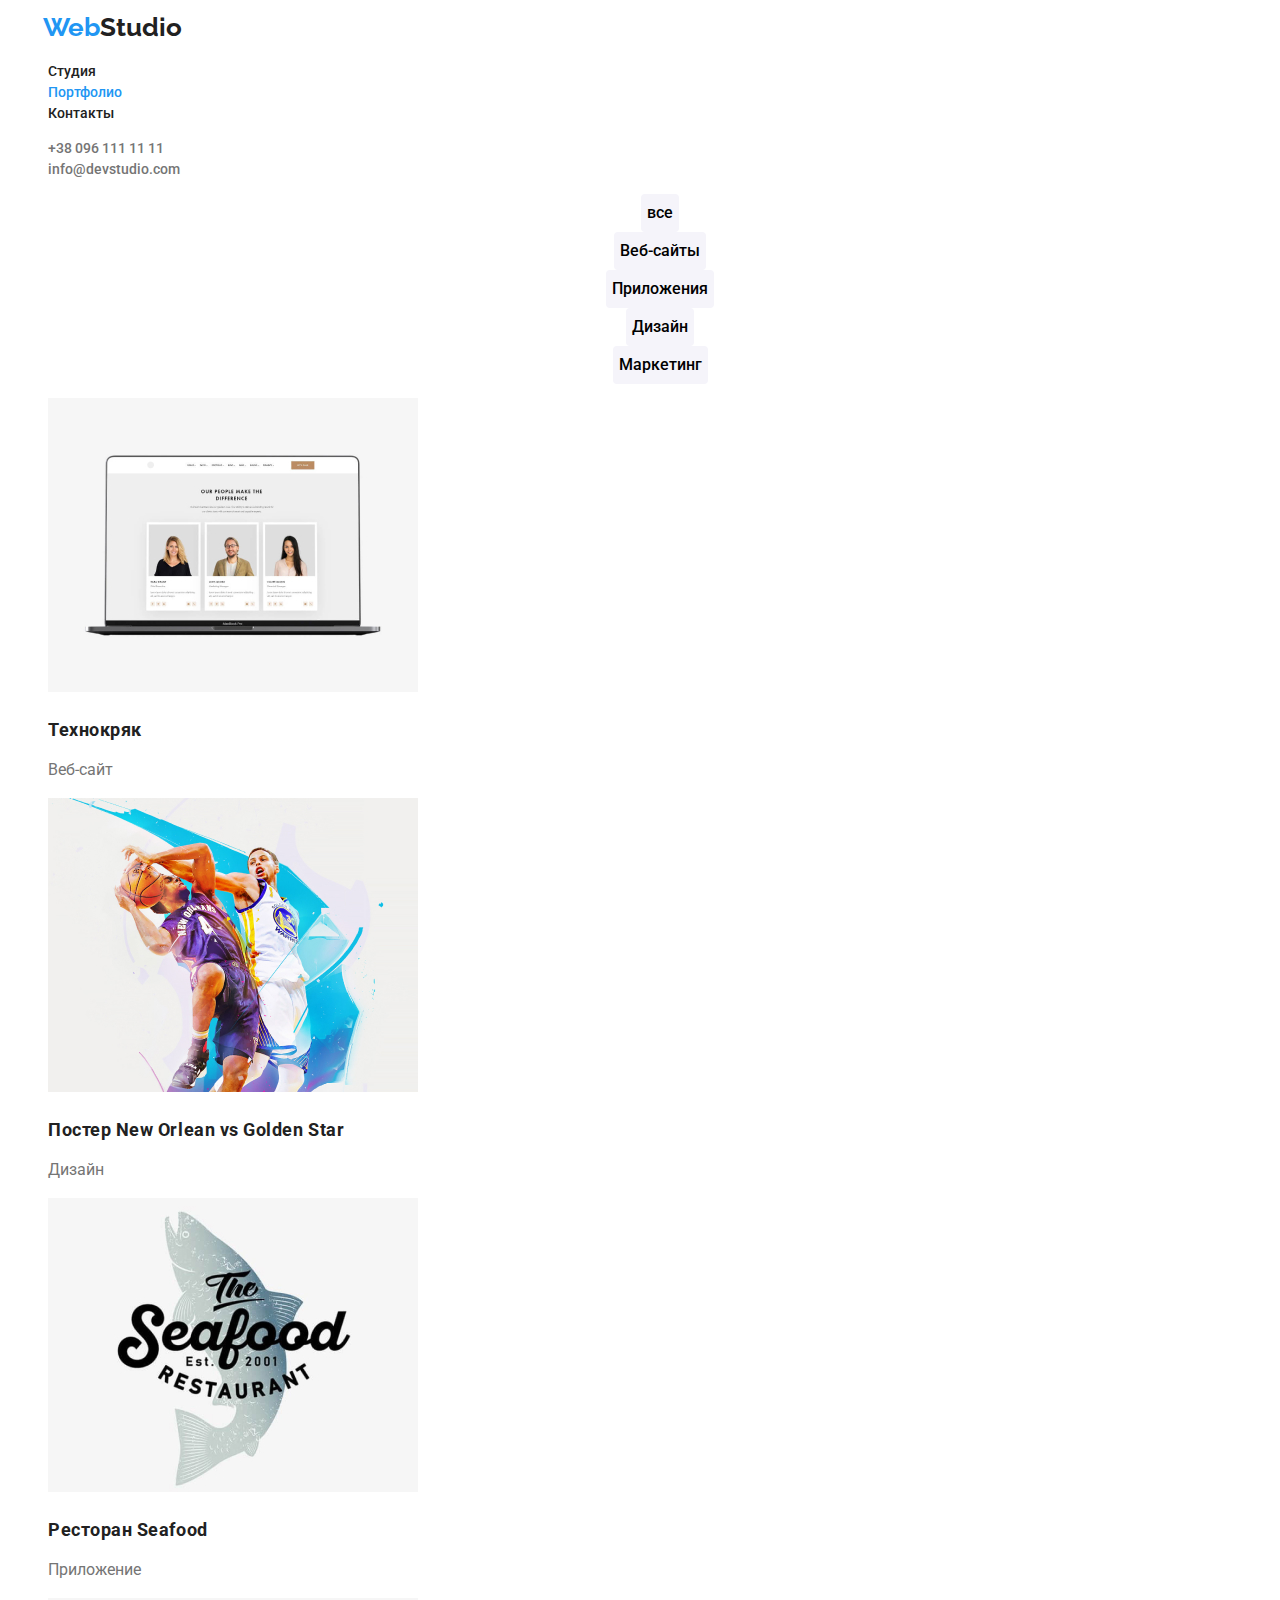
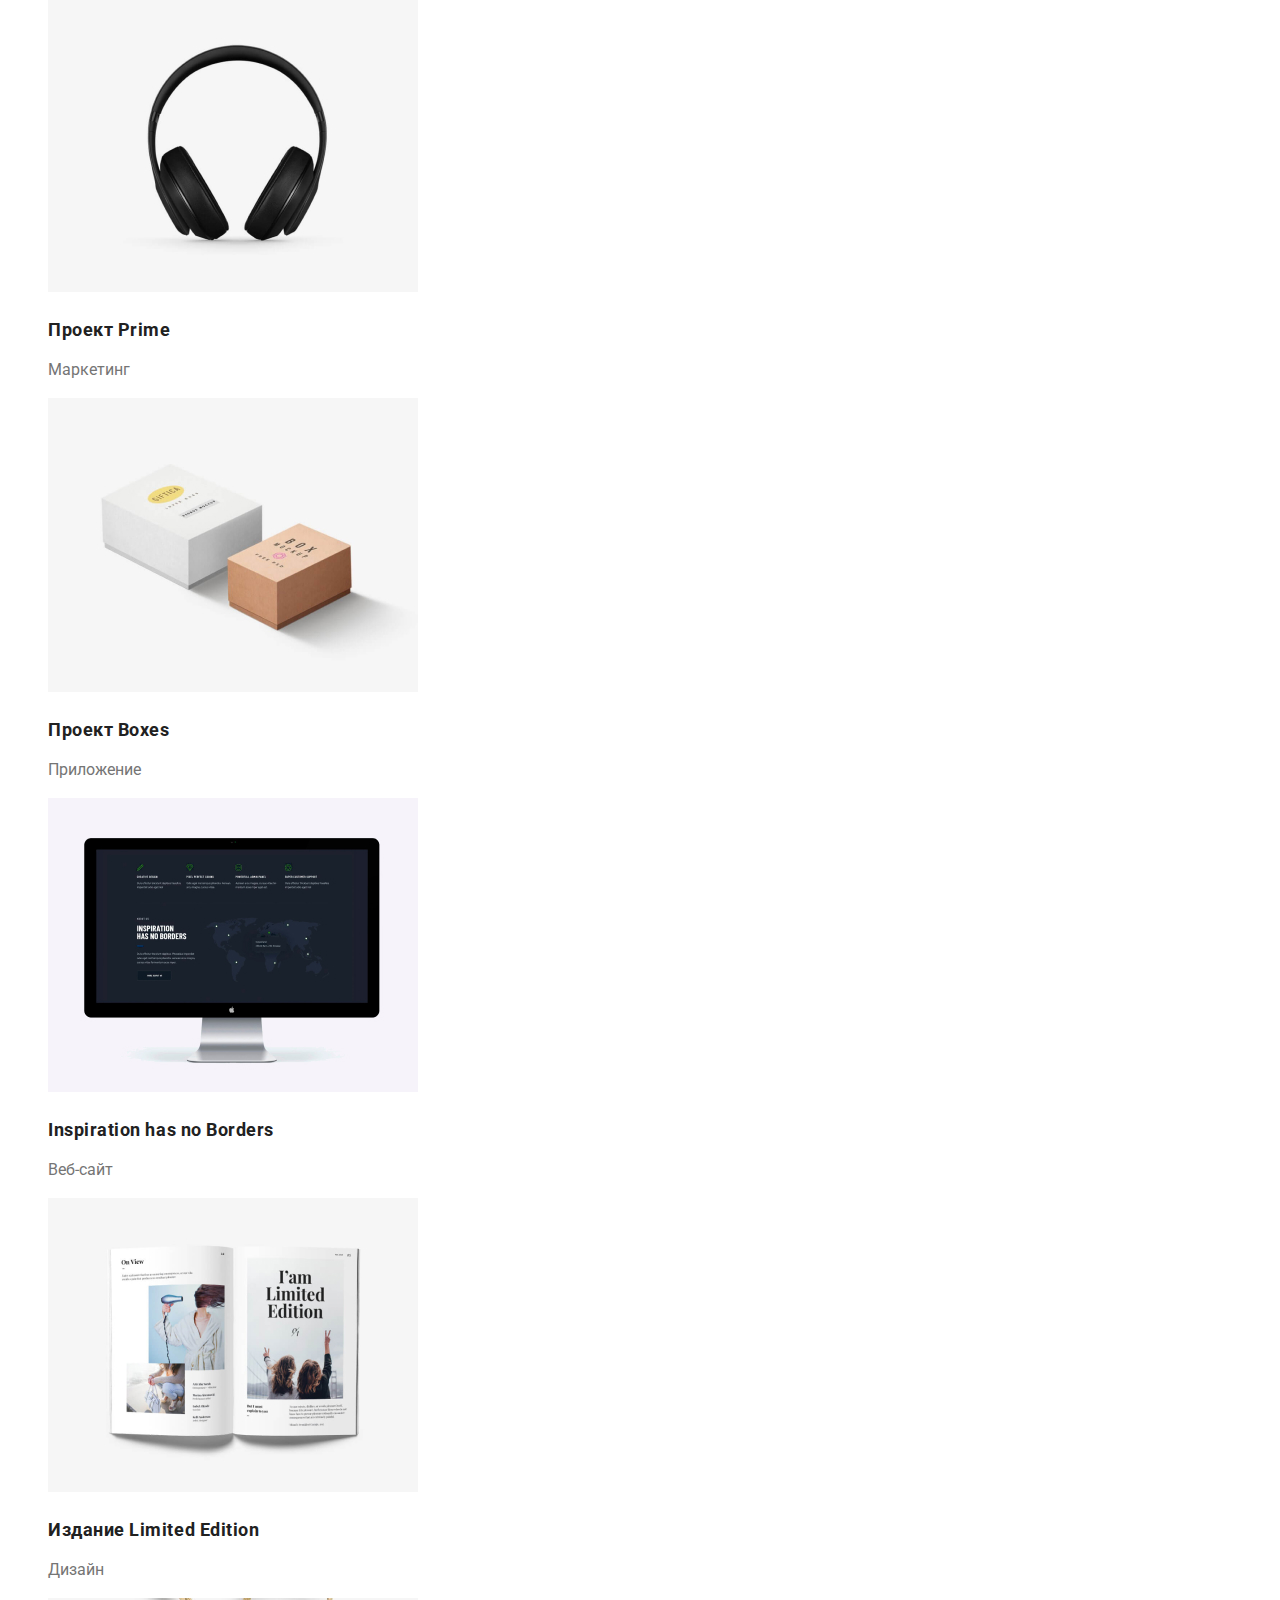
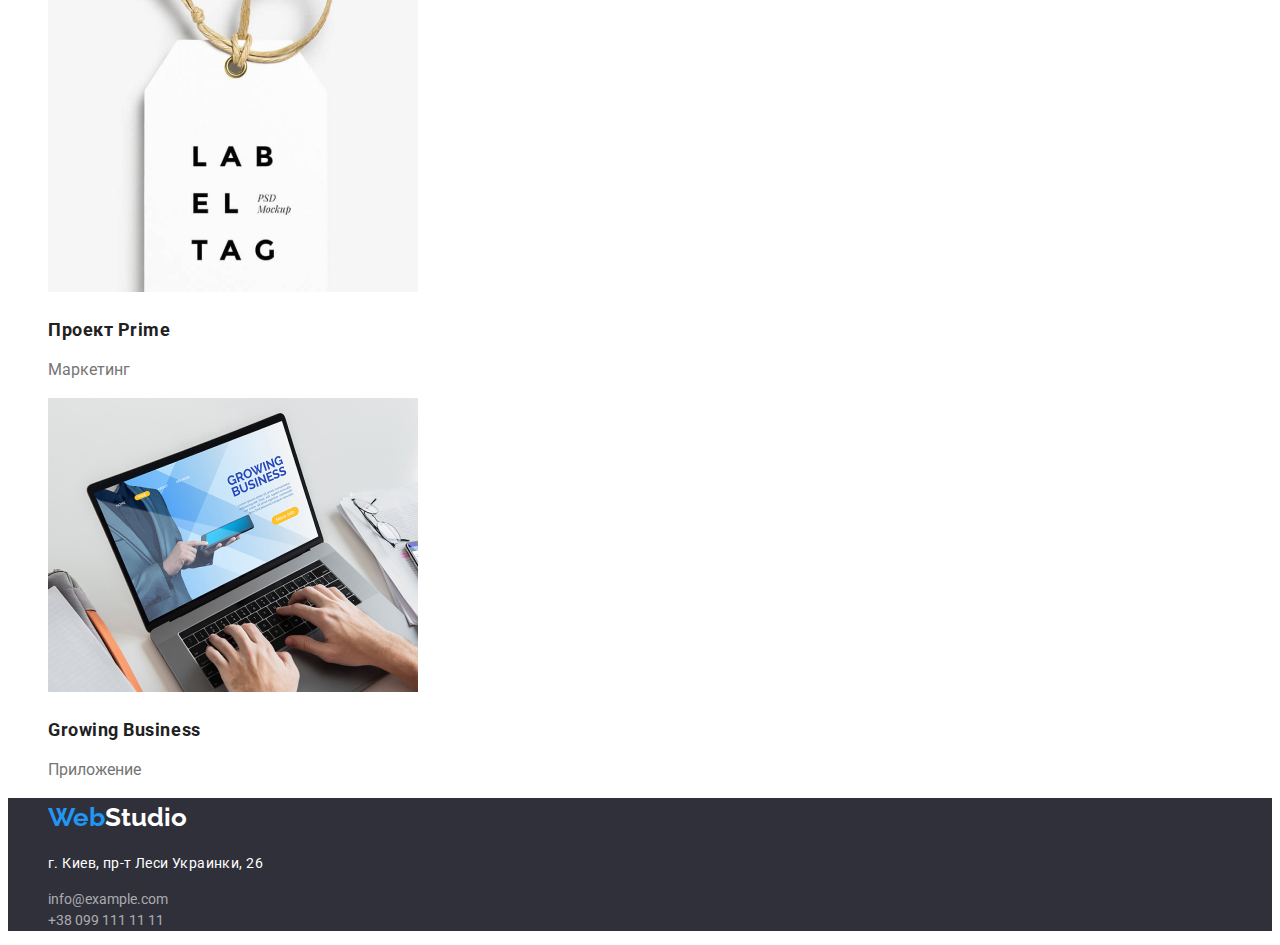
==== portfolio.html @ 00f4ee5a "исправленно" ====
<!DOCTYPE html>
<html lang="en">

<head>
    <meta charset="UTF-8">
    <meta http-equiv="X-UA-Compatible" content="IE=edge">
    <meta name="viewport" content="width=device-width, initial-scale=1.0">
    <title>Портфолио</title>
    <link href="css/style.css" rel="stylesheet">
    <link
        href="https://fonts.googleapis.com/css2?family=Raleway:wght@700&family=Roboto:wght@400;500;700;900&display=swap"
        rel="stylesheet">
</head>

<body>
    <!--шапка сайта-->
    <header class="shapka">
        <nav class="shapka-navigatsiya">
            <a href="index.html" class="emblema"><span class="web">Web</span>Studio</a>
            <ul class="list">
                <li><a href="index.html" class="link">Студия</a></li>
                <li><a href="portfolio.html" class="link1">Портфолио</a></li>
                <li><a href="" class="link">Контакты</a></li>
            </ul>
        </nav>
        <ul class="list">
            <li><a href="tel:+380961111111" class="contacts">+38 096 111 11 11</a></li>
            <li><a href="mailto:info@devstudio.com" class="contacts">info@devstudio.com</a></li>
        </ul>

    </header>
    <main>
        <section class="portfolio">
            <!--меню сайта-->
            <ul class="menu">
                <li><button type="button" class="menu-button">все</button></li>
                <li><button type="button" class="menu-button">Веб-сайты</button></li>
                <li><button type="button" class="menu-button">Приложения</button></li>
                <li><button type="button" class="menu-button">Дизайн</button></li>
                <li><button type="button" class="menu-button">Маркетинг</button></li>
            </ul>
            <!--проекты-->

            <ul class="list">
                <li><img src="images/technokryak.jpg" alt="сайт:Технокряк" width="370">
                    <h3 class="projects">Технокряк</h3>
                    <p class="paragraph">Веб-сайт</p>
                </li>
                <li><img src="images/backetboll.jpg" alt="Дизайн:Постер" width="370">
                    <h3 class="projects">Постер New Orlean vs Golden Star</h3>
                    <p class="paragraph">Дизайн</p>
                </li>
                <li><img src="images/seafood.jpg" alt="Приложение:для ресторана" width="370">
                    <h3 class="projects">Ресторан Seafood</h3>
                    <p class="paragraph">Приложение</p>
                </li>
                <li><img src="images/prime.jpg" alt="Маркетинговий проект прайм" width="370">
                    <h3 class="projects">Проект Prime</h3>
                    <p class="paragraph">Маркетинг</p>
                </li>
                <li><img src="images/boxes.jpg" alt="Приложение для проекта  Boxes" width="370">
                    <h3 class="projects">Проект Boxes</h3>
                    <p class="paragraph">Приложение</p>
                </li>
                <li><img src="images/inspiration.jpg" alt="Сайт" width="370">
                    <h3 class="projects">Inspiration has no Borders</h3>
                    <p class="paragraph">Веб-сайт</p>
                </li>
                <li><img src="images/edition.jpg" alt="Дизайн журнала" width="370">
                    <h3 class="projects">Издание Limited Edition</h3>
                    <p class="paragraph">Дизайн</p>
                </li>
                <li><img src="images/lab.jpg" alt="Маркетинговий проект" width="370">
                    <h3 class="projects">Проект Prime</h3>
                    <p class="paragraph">Маркетинг</p>
                </li>
                <li><img src="images/business.jpg" alt="Приложение для бизнеса" width="370">
                    <h3 class="projects">Growing Business</h3>
                    <p class="paragraph">Приложение</p>
                </li>
            </ul>
        </section>
    </main>
    <!--подвал-->
    <footer class="basment">
        <a href="index.html" class="emblema-basment"><span class="web-basment">Web</span>Studio</a>
        <address class="letter">
            <ul class="list-basment">
                <li>
                    <p class="street">г. Киев, пр-т Леси Украинки, 26</p>
                </li>
                <li><a href="mailto:info@example.com" class="contacts-basment">info@example.com</a></li>
                <li><a href="tel:+380991111111" class="contacts-basment">+38 099 111 11 11</a></li>
            </ul>
        </address>
    </footer>
</body>

</html>
---- css/style.css ----
:root
{
    --maincolor: rgba(33,33,33);
    --bluecolor: rgba(33, 150, 243, 1);
    --silvercolor: rgba(117, 117, 117);
    --rockcolor: rgb(47, 48, 58);
    --whitecolor: rgba(245,244,250);
    --whitetext: rgba(255, 255, 255, 1);
    --whitesix: rgba(255, 255, 255, 0.6)
}
body
{
    font-family: 'Roboto', sans-serif;
    color: var(--maincolor);
    font-size: 14px;
    line-height:1.5;
    font-weight: 500;
}
.link
{
    color:var(--maincolor);
    text-decoration: none;
}

.link:hover,.link:focus
{
 color: var(--bluecolor);
}
.link1,.link1:focus
{
    color: var(--bluecolor);
 text-decoration: none;
}
.list
{
    list-style-type: none;
}
.list-basment
{
    list-style-type: none;
}
.hero-text
{
    color: var(--whitetext);
    font-size: 44px;
    line-height: 1.36;
    font-weight: 900;
}
.hero
{
    background-color: var(--rockcolor);
    text-align: center;
}
.hero-button
{
    background-color: var(--bluecolor);
    color: var(--whitetext);
    font-size: 16px;
    cursor:pointer;
    font-weight: 700;
}
.Benefits
{
    text-align: center;
    font-size: 36px;
    font-weight: 700;
    line-height: 1.12;
}
.team
{
    text-align: center;
    font-size: 36px;
    font-weight: 700;
    line-height: 1.3;
}

.menu-button
{
    line-height:1.625;
    cursor:pointer;
    background-color: var(--whitecolor);
    border: 0cm; 
    border-radius:4px;
    font-family: 'Roboto', sans-serif;
    font-weight: 500;
    font-size: 16px;
    line-height:1.5;
    height: 38px;
}
.menu-button:hover,.menu-button:focus
{
    cursor:pointer;
    background-color: var(--bluecolor);
    color :var(--whitecolor);
    border: 0cm; 
    
}
.menu
{
    
    text-align: center;
    list-style-type: none;

}   

.button
{
    font-size: 16px;
}
.paragraph
{
    line-height:1.7;
}
.portfolio
{
    line-height: 2;
}
.emblema
{
    font-weight: 700;
    font-family: 'Raleway';
    text-decoration: none;
    color:var(--maincolor);
    font-size: 26px;
    margin-left: 35px;
}
.emblema:hover
{
    color:var(--maincolor);
}
.web,.web-basment
{
    color:var(--bluecolor);
}

.contacts
{
    color: var(--silvercolor);
    text-decoration: none;
}
.basment
{
    background-color: 	var(--rockcolor);
}
.heading
{
    font-weight: 700;
    font-size: 14px;
    text-transform: uppercase;
    letter-spacing: 0.03em;
    line-height: 1.17;
}
.paragraph
{
    font-weight: 400;
    color:var(--silvercolor);
    font-size: 16px;
    line-height: 24px;
}
.adress
{
    color: var(--whitecolor);

}
.contacts:hover,.contacts:focus
{
    color: var(--bluecolor);
}
.contacts-basment:hover,.contacts-basment:focus
{
    color:var(--bluecolor);
}
.contacts-basment
{
    color: var(--whitesix);
    text-decoration: none;
    font-style: normal;
    font-weight: 400;
}
.emblema-basment
{
    font-weight: bold;
    font-family: 'Raleway';
    text-decoration: none;
    color:var(--whitetext);
    font-size: 26px;
    margin-left:40px;
}
.emblema-basment:hover
{
    color:var(--whitetext);
}

.our-team
{

    font-weight: 500;
    font-size: 16px;
    letter-spacing: 0.03em;
    line-height: 1.17;
}
.letter
{
    font-style: normal;
}
.projects
{
    font-weight: 700;
    font-size: 18px;
    letter-spacing: 0.03em;
    line-height: 1.17;
}
.street
{
    color: var(--whitetext);
    font-size: 14px;
    line-height: 24px;
    letter-spacing: 0.03em;
    font-weight: 400;
}
.position
{
    font-weight: 400;
    color:var(--silvercolor);
    font-size: 16px;
    line-height: 1.17px;
}
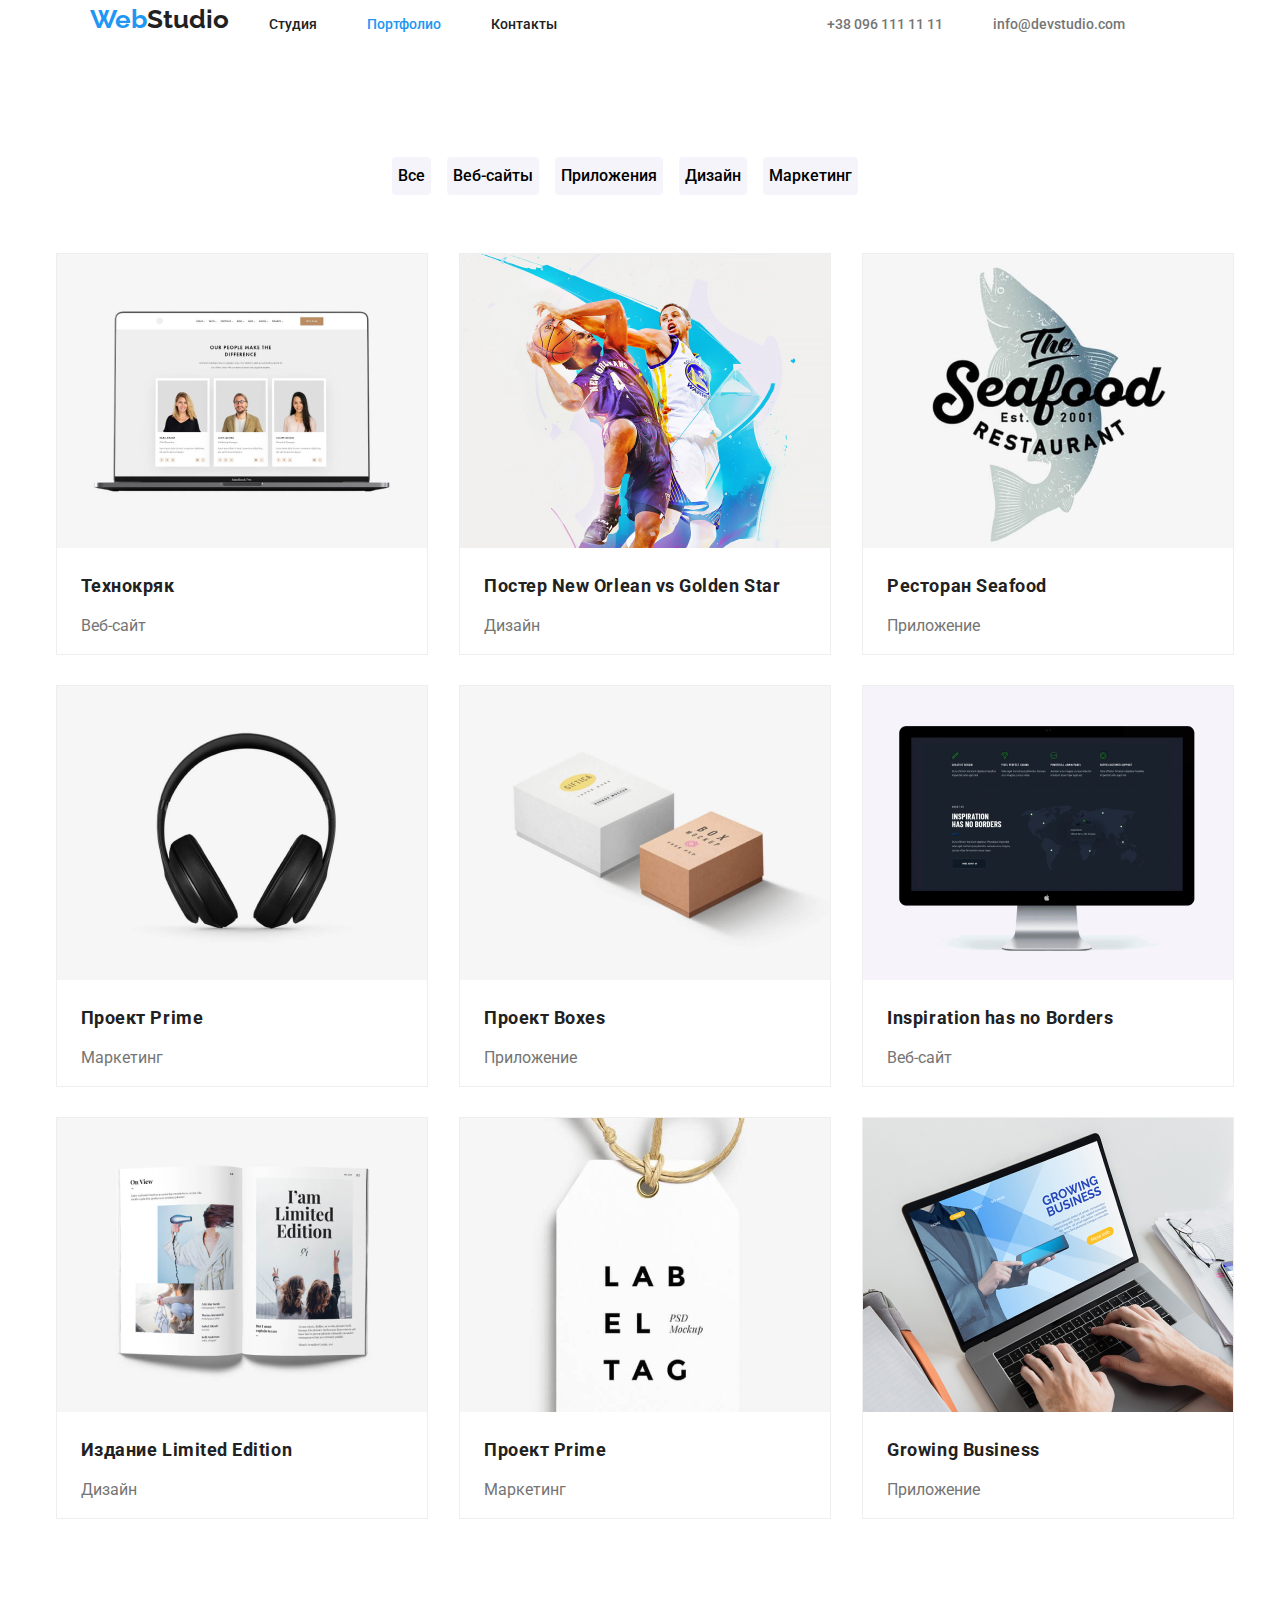
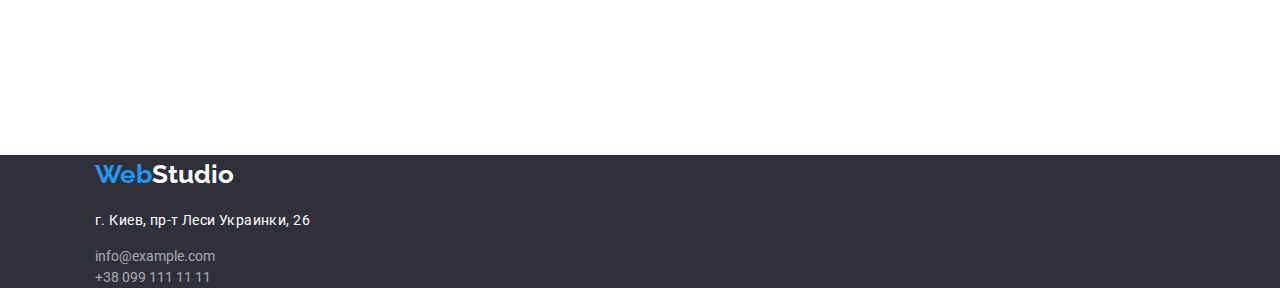
==== commit 26a26247: "добавлен флекс" ====
--- a/portfolio.html
+++ b/portfolio.html
@@ -1,99 +1,175 @@
 <!DOCTYPE html>
 <html lang="en">
+  <head>
+    <meta charset="UTF-8" />
+    <meta http-equiv="X-UA-Compatible" content="IE=edge" />
+    <meta name="viewport" content="width=device-width, initial-scale=1.0" />
+    <title>Студия</title>
 
-<head>
-    <meta charset="UTF-8">
-    <meta http-equiv="X-UA-Compatible" content="IE=edge">
-    <meta name="viewport" content="width=device-width, initial-scale=1.0">
-    <title>Портфолио</title>
-    <link href="css/style.css" rel="stylesheet">
     <link
-        href="https://fonts.googleapis.com/css2?family=Raleway:wght@700&family=Roboto:wght@400;500;700;900&display=swap"
-        rel="stylesheet">
-</head>
+      href="https://fonts.googleapis.com/css2?family=Raleway:wght@700&family=Roboto:wght@400;500;700;900&display=swap"
+      rel="stylesheet"
+    />
+    <link href="./css/modern-normalize.css" rel="stylesheet" />
+    <link href="css/style.css" rel="stylesheet" />
+  </head>
 
-<body>
+  <body>
     <!--шапка сайта-->
-    <header class="shapka">
-        <nav class="shapka-navigatsiya">
-            <a href="index.html" class="emblema"><span class="web">Web</span>Studio</a>
-            <ul class="list">
-                <li><a href="index.html" class="link">Студия</a></li>
-                <li><a href="portfolio.html" class="link1">Портфолио</a></li>
-                <li><a href="" class="link">Контакты</a></li>
-            </ul>
+    <header class="header">
+      <div class="container container-flex">
+        <nav class="header-navigation">
+          <a href="index.html" class="emblema"
+            ><span class="web">Web</span>Studio</a
+          >
+          <ul class="list">
+            <li><a href="index.html" class="link">Студия</a></li>
+            <li><a href="portfolio.html" class="link1">Портфолио</a></li>
+            <li><a href="" class="link">Контакты</a></li>
+          </ul>
         </nav>
-        <ul class="list">
-            <li><a href="tel:+380961111111" class="contacts">+38 096 111 11 11</a></li>
-            <li><a href="mailto:info@devstudio.com" class="contacts">info@devstudio.com</a></li>
+        <ul class="list-contacts">
+          <li>
+            <a href="tel:+380961111111" class="contacts">+38 096 111 11 11</a>
+          </li>
+          <li>
+            <a href="mailto:info@devstudio.com" class="contacts"
+              >info@devstudio.com</a
+            >
+          </li>
         </ul>
-
+      </div>
     </header>
     <main>
-        <section class="portfolio">
-            <!--меню сайта-->
-            <ul class="menu">
-                <li><button type="button" class="menu-button">все</button></li>
-                <li><button type="button" class="menu-button">Веб-сайты</button></li>
-                <li><button type="button" class="menu-button">Приложения</button></li>
-                <li><button type="button" class="menu-button">Дизайн</button></li>
-                <li><button type="button" class="menu-button">Маркетинг</button></li>
-            </ul>
-            <!--проекты-->
+      <section class="portfolio section">
+        <!--меню сайта-->
+        <ul class="menu">
+          <li><button type="button" class="menu-button">Все</button></li>
+          <li><button type="button" class="menu-button">Веб-сайты</button></li>
+          <li><button type="button" class="menu-button">Приложения</button></li>
+          <li><button type="button" class="menu-button">Дизайн</button></li>
+          <li><button type="button" class="menu-button">Маркетинг</button></li>
+        </ul>
+        <!--проекты-->
 
-            <ul class="list">
-                <li><img src="images/technokryak.jpg" alt="сайт:Технокряк" width="370">
-                    <h3 class="projects">Технокряк</h3>
-                    <p class="paragraph">Веб-сайт</p>
-                </li>
-                <li><img src="images/backetboll.jpg" alt="Дизайн:Постер" width="370">
-                    <h3 class="projects">Постер New Orlean vs Golden Star</h3>
-                    <p class="paragraph">Дизайн</p>
-                </li>
-                <li><img src="images/seafood.jpg" alt="Приложение:для ресторана" width="370">
-                    <h3 class="projects">Ресторан Seafood</h3>
-                    <p class="paragraph">Приложение</p>
-                </li>
-                <li><img src="images/prime.jpg" alt="Маркетинговий проект прайм" width="370">
-                    <h3 class="projects">Проект Prime</h3>
-                    <p class="paragraph">Маркетинг</p>
-                </li>
-                <li><img src="images/boxes.jpg" alt="Приложение для проекта  Boxes" width="370">
-                    <h3 class="projects">Проект Boxes</h3>
-                    <p class="paragraph">Приложение</p>
-                </li>
-                <li><img src="images/inspiration.jpg" alt="Сайт" width="370">
-                    <h3 class="projects">Inspiration has no Borders</h3>
-                    <p class="paragraph">Веб-сайт</p>
-                </li>
-                <li><img src="images/edition.jpg" alt="Дизайн журнала" width="370">
-                    <h3 class="projects">Издание Limited Edition</h3>
-                    <p class="paragraph">Дизайн</p>
-                </li>
-                <li><img src="images/lab.jpg" alt="Маркетинговий проект" width="370">
-                    <h3 class="projects">Проект Prime</h3>
-                    <p class="paragraph">Маркетинг</p>
-                </li>
-                <li><img src="images/business.jpg" alt="Приложение для бизнеса" width="370">
-                    <h3 class="projects">Growing Business</h3>
-                    <p class="paragraph">Приложение</p>
-                </li>
-            </ul>
-        </section>
+        <ul class="listprojects">
+          <li>
+            <img
+              src="images/technokryak.jpg"
+              alt="сайт:Технокряк"
+              width="370"
+              height="294"
+            />
+            <h3 class="projects">Технокряк</h3>
+            <p class="paragraph">Веб-сайт</p>
+          </li>
+          <li>
+            <img
+              src="images/backetboll.jpg"
+              alt="Дизайн:Постер"
+              width="370"
+              height="294"
+            />
+            <h3 class="projects">Постер New Orlean vs Golden Star</h3>
+            <p class="paragraph">Дизайн</p>
+          </li>
+          <li>
+            <img
+              src="images/seafood.jpg"
+              alt="Приложение:для ресторана"
+              width="370"
+              height="294"
+            />
+            <h3 class="projects">Ресторан Seafood</h3>
+            <p class="paragraph">Приложение</p>
+          </li>
+          <li>
+            <img
+              src="images/prime.jpg"
+              alt="Маркетинговий проект прайм"
+              width="370"
+              height="294"
+            />
+            <h3 class="projects">Проект Prime</h3>
+            <p class="paragraph">Маркетинг</p>
+          </li>
+          <li>
+            <img
+              src="images/boxes.jpg"
+              alt="Приложение для проекта  Boxes"
+              width="370"
+              height="294"
+            />
+            <h3 class="projects">Проект Boxes</h3>
+            <p class="paragraph">Приложение</p>
+          </li>
+          <li>
+            <img
+              src="images/inspiration.jpg"
+              alt="Сайт"
+              width="370"
+              height="294"
+            />
+            <h3 class="projects">Inspiration has no Borders</h3>
+            <p class="paragraph">Веб-сайт</p>
+          </li>
+          <li>
+            <img
+              src="images/edition.jpg"
+              alt="Дизайн журнала"
+              width="370"
+              height="294"
+            />
+            <h3 class="projects">Издание Limited Edition</h3>
+            <p class="paragraph">Дизайн</p>
+          </li>
+          <li>
+            <img
+              src="images/lab.jpg"
+              alt="Маркетинговий проект"
+              width="370"
+              height="294"
+            />
+            <h3 class="projects">Проект Prime</h3>
+            <p class="paragraph">Маркетинг</p>
+          </li>
+          <li>
+            <img
+              src="images/business.jpg"
+              alt="Приложение для бизнеса"
+              width="370"
+              height="294"
+            />
+            <h3 class="projects">Growing Business</h3>
+            <p class="paragraph">Приложение</p>
+          </li>
+        </ul>
+      </section>
     </main>
     <!--подвал-->
     <footer class="basment">
-        <a href="index.html" class="emblema-basment"><span class="web-basment">Web</span>Studio</a>
+      <div class="container">
+        <a href="index.html" class="emblema-basment"
+          ><span class="web-basment">Web</span>Studio</a
+        >
         <address class="letter">
-            <ul class="list-basment">
-                <li>
-                    <p class="street">г. Киев, пр-т Леси Украинки, 26</p>
-                </li>
-                <li><a href="mailto:info@example.com" class="contacts-basment">info@example.com</a></li>
-                <li><a href="tel:+380991111111" class="contacts-basment">+38 099 111 11 11</a></li>
-            </ul>
+          <ul class="list-basment">
+            <li>
+              <p class="street">г. Киев, пр-т Леси Украинки, 26</p>
+            </li>
+            <li>
+              <a href="mailto:info@example.com" class="contacts-basment"
+                >info@example.com</a
+              >
+            </li>
+            <li>
+              <a href="tel:+380991111111" class="contacts-basment"
+                >+38 099 111 11 11</a
+              >
+            </li>
+          </ul>
         </address>
+      </div>
     </footer>
-</body>
-
-</html>+  </body>
+</html>
--- a/css/style.css
+++ b/css/style.css
@@ -1,12 +1,14 @@
 :root
 {
-    --maincolor: rgba(33,33,33);
+    --maincolor: rgb(33, 33, 33);
     --bluecolor: rgba(33, 150, 243, 1);
     --silvercolor: rgba(117, 117, 117);
     --rockcolor: rgb(47, 48, 58);
     --whitecolor: rgba(245,244,250);
     --whitetext: rgba(255, 255, 255, 1);
-    --whitesix: rgba(255, 255, 255, 0.6)
+    --whitesix: rgba(255, 255, 255, 0.6);
+    --colorofborders:rgba(238, 238, 238, 1);
+    --colorofborderteam:#FFFFFF;
 }
 body
 {
@@ -31,7 +33,7 @@
     color: var(--bluecolor);
  text-decoration: none;
 }
-.list
+.list,.list-contacts,.listbenefits,.list-team,.listedge,.listprojects
 {
     list-style-type: none;
 }
@@ -59,14 +61,14 @@
     cursor:pointer;
     font-weight: 700;
 }
-.Benefits
+.benefits
 {
     text-align: center;
     font-size: 36px;
     font-weight: 700;
     line-height: 1.12;
 }
-.team
+.team-heading
 {
     text-align: center;
     font-size: 36px;
@@ -81,11 +83,13 @@
     background-color: var(--whitecolor);
     border: 0cm; 
     border-radius:4px;
+
     font-family: 'Roboto', sans-serif;
     font-weight: 500;
     font-size: 16px;
     line-height:1.5;
     height: 38px;
+    align-items: center;
 }
 .menu-button:hover,.menu-button:focus
 {
@@ -97,10 +101,8 @@
 }
 .menu
 {
-    
     text-align: center;
     list-style-type: none;
-
 }   
 
 .button
@@ -137,12 +139,13 @@
 {
     color: var(--silvercolor);
     text-decoration: none;
+    margin-right: 50px;
 }
 .basment
 {
     background-color: 	var(--rockcolor);
 }
-.heading
+.heading,.listedge-heading
 {
     font-weight: 700;
     font-size: 14px;
@@ -150,7 +153,7 @@
     letter-spacing: 0.03em;
     line-height: 1.17;
 }
-.paragraph
+.paragraph,.listedge-paragraph
 {
     font-weight: 400;
     color:var(--silvercolor);
@@ -224,4 +227,144 @@
     color:var(--silvercolor);
     font-size: 16px;
     line-height: 1.17px;
-}+}
+/*flex*/
+.container-flex
+{
+    display: flex;
+    flex-wrap: wrap;
+    justify-content: space-between;
+}
+.container
+{
+    width: 1200px;
+    margin: 0 auto;
+    padding-left: 15px;
+    padding-right: 15px;
+}
+.section
+{
+    padding-top: 94px;
+    padding-bottom: 94px;
+}
+.header
+{
+    display: flex;
+    align-items: center;
+    justify-content: space-between;
+}
+.header-navigation
+{
+    display: flex;
+    width: 700px;
+}
+.list,.list-contacts
+{
+    display: flex;
+    margin-right: 50px;
+}
+.link,.link1
+{
+    margin-right: 50px;
+}
+.list-contacts
+{
+    display: flex;
+}
+
+.listedge,.listbenefits
+{
+    display: flex;
+}
+.listprojects
+{
+    display: flex;
+    flex-wrap: wrap;
+    justify-content: space-around;
+    margin-right: 30px;
+    
+}
+.listprojects>li
+{
+    border-style:solid;
+    border-color: var(--colorofborders);
+    border-width: 1px;
+    margin-top: 30px;   
+}
+.portfolio
+{
+    display: flex;
+    flex-wrap: wrap;
+    margin-bottom: 10%;
+}
+.menu
+{
+    display: flex;
+    justify-content: space-between;
+    padding-left: 30%;
+    
+}
+.menu-button
+{
+    display: flex;
+    margin-left: 8px;
+}
+.menu>li
+{
+    display: flex;
+    padding-right: 8px;
+}
+.container-benefits,.container-team
+{
+    display: flex;
+    flex-wrap: wrap;
+}
+.benefits,.team-heading
+{
+    display: flex;
+    padding-left: 500px;
+}
+.listofbebefits
+{
+    display: flex;
+    padding-right: 30px;
+}
+.list-team>li
+{
+    border-style:solid;
+    border-color: red;
+    border-width: 1px;
+    margin-right: 30px;   
+}
+.list-team
+{
+    display: flex;
+    flex-wrap: nowrap;
+    justify-content: space-between;
+
+}
+
+.list-of-team
+{
+    
+    padding-right: 30px;
+    flex-wrap: wrap;
+    justify-content: space-around;
+    border-style: solid;
+    border-color: red;
+    border-width: 5px;
+
+}
+.our-team,.position
+{
+    display: flex;
+    align-items: center;
+    padding-left: 50px;
+
+}
+
+.projects,.paragraph
+{
+    display: flex;
+    padding-left: 24px;
+}
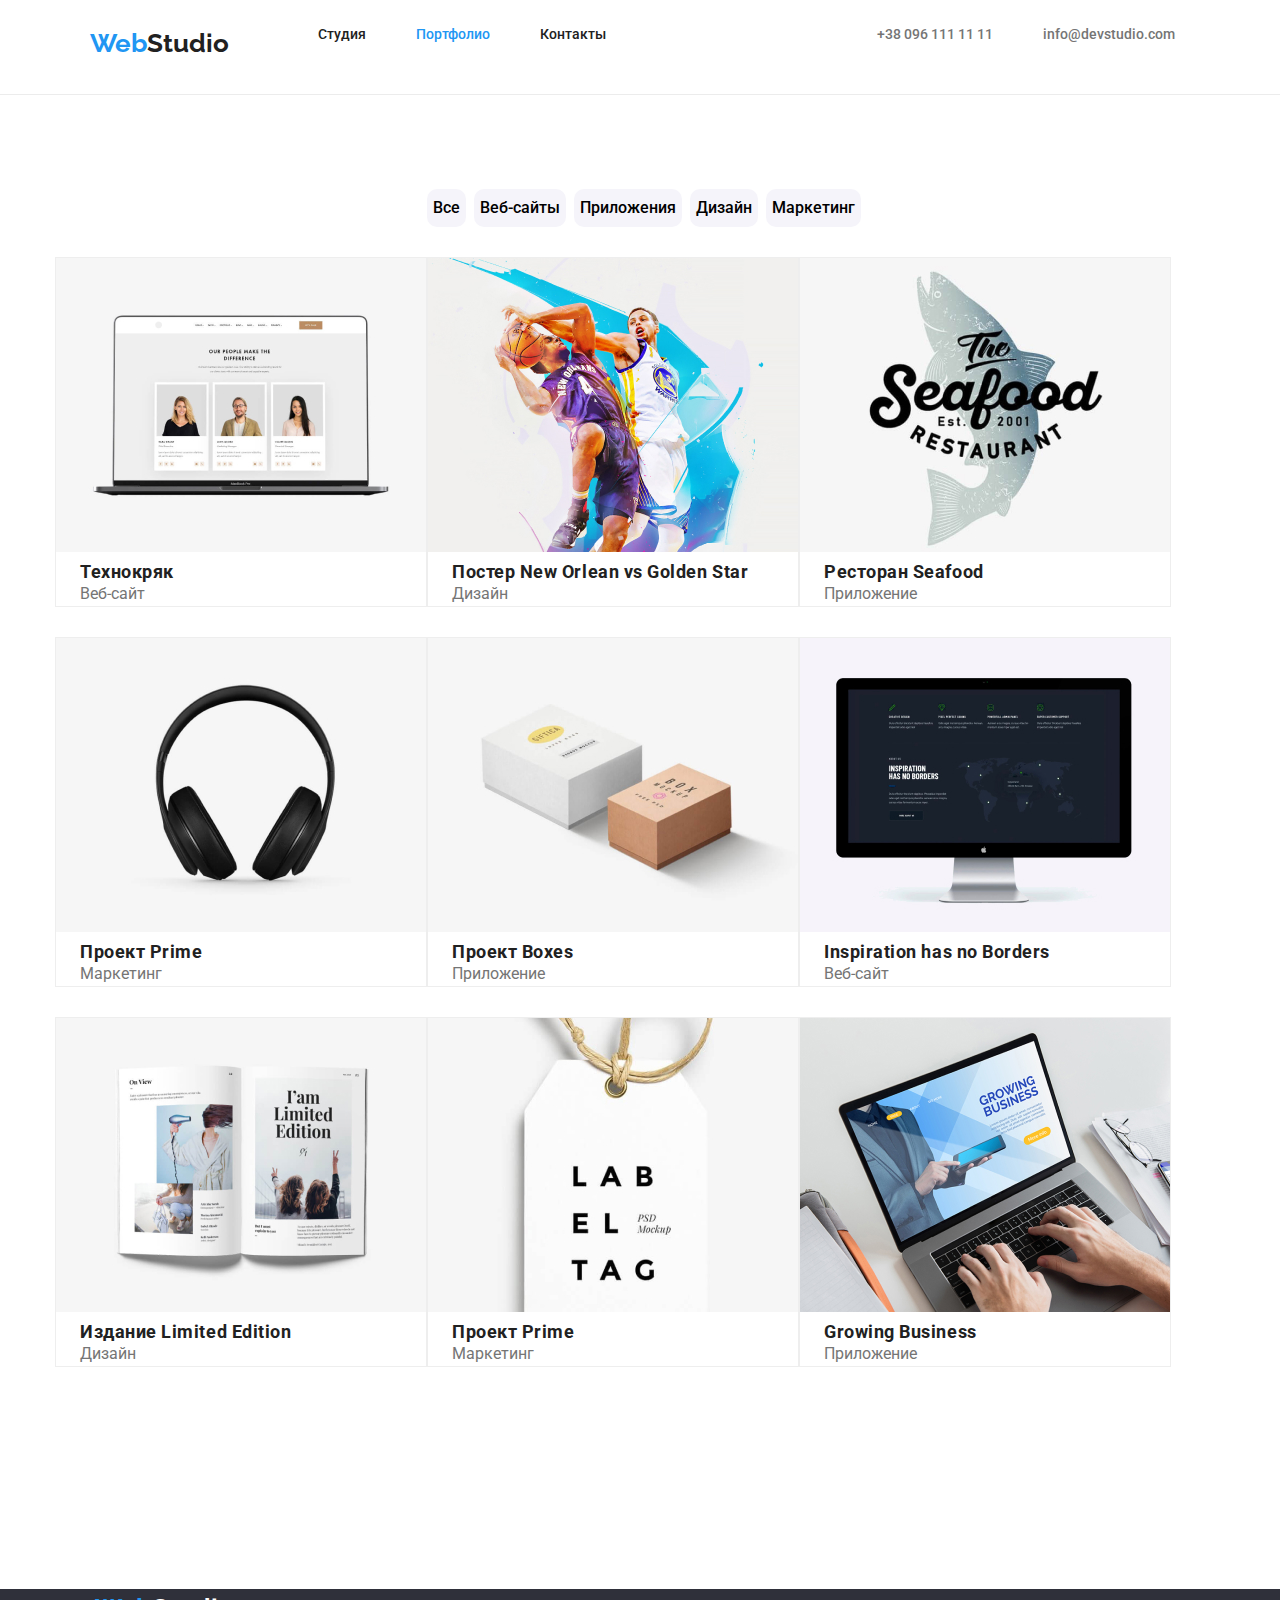
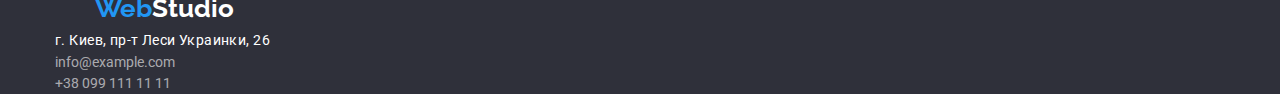
==== commit 7f3ee3b2: "исправил немного код" ====
--- a/portfolio.html
+++ b/portfolio.html
@@ -42,6 +42,7 @@
     </header>
     <main>
       <section class="portfolio section">
+        <div class="container">
         <!--меню сайта-->
         <ul class="menu">
           <li><button type="button" class="menu-button">Все</button></li>
@@ -144,7 +145,9 @@
             <p class="paragraph">Приложение</p>
           </li>
         </ul>
+    </div>
       </section>
+    
     </main>
     <!--подвал-->
     <footer class="basment">
--- a/css/style.css
+++ b/css/style.css
@@ -9,7 +9,11 @@
     --whitesix: rgba(255, 255, 255, 0.6);
     --colorofborders:rgba(238, 238, 238, 1);
     --colorofborderteam:#FFFFFF;
-}
+    --bckgrclteam:rgba(245, 244, 250, 1);
+    --bckgrclteamitem:rgba(255, 255, 255, 1);
+    --headerline:rgba(236, 236, 236, 1);
+}
+
 body
 {
     font-family: 'Roboto', sans-serif;
@@ -18,6 +22,11 @@
     line-height:1.5;
     font-weight: 500;
 }
+h1,h2,h3,h4,p,ul
+{
+    margin: 0;
+    padding:0;
+}
 .link
 {
     color:var(--maincolor);
@@ -47,11 +56,14 @@
     font-size: 44px;
     line-height: 1.36;
     font-weight: 900;
+    padding-top:200px ;
+    padding-bottom: 30px;
 }
 .hero
 {
     background-color: var(--rockcolor);
     text-align: center;
+    
 }
 .hero-button
 {
@@ -60,6 +72,11 @@
     font-size: 16px;
     cursor:pointer;
     font-weight: 700;
+    border: 0cm; 
+    border-radius:10px;
+    width: 200px;
+    height: 50px;
+    margin-bottom: 200px;
 }
 .benefits
 {
@@ -75,15 +92,16 @@
     font-weight: 700;
     line-height: 1.3;
 }
-
+.team{
+    background-color: var(--bckgrclteam);
+}
 .menu-button
 {
     line-height:1.625;
     cursor:pointer;
     background-color: var(--whitecolor);
     border: 0cm; 
-    border-radius:4px;
-
+    border-radius:10px;
     font-family: 'Roboto', sans-serif;
     font-weight: 500;
     font-size: 16px;
@@ -125,6 +143,7 @@
     color:var(--maincolor);
     font-size: 26px;
     margin-left: 35px;
+    margin-right:89px;
 }
 .emblema:hover
 {
@@ -247,18 +266,27 @@
     padding-top: 94px;
     padding-bottom: 94px;
 }
+/*header*/
 .header
 {
-    display: flex;
-    align-items: center;
-    justify-content: space-between;
+    box-sizing: border-box;
+    display: flex;
+    justify-content: baseline;
+    border: 0;
+    border-bottom: 1px;
+    border-style: solid;
+    border-color: var(--headerline);
+    padding-top: 24px;
+    padding-bottom: 31px;
 }
 .header-navigation
 {
     display: flex;
     width: 700px;
 }
-.list,.list-contacts
+
+/*LI*/
+.list
 {
     display: flex;
     margin-right: 50px;
@@ -270,6 +298,7 @@
 .list-contacts
 {
     display: flex;
+    margin-left: auto;
 }
 
 .listedge,.listbenefits
@@ -278,10 +307,9 @@
 }
 .listprojects
 {
+    box-sizing: border-box;
     display: flex;
     flex-wrap: wrap;
-    justify-content: space-around;
-    margin-right: 30px;
     
 }
 .listprojects>li
@@ -289,8 +317,9 @@
     border-style:solid;
     border-color: var(--colorofborders);
     border-width: 1px;
-    margin-top: 30px;   
-}
+    margin-top: 30px;
+}
+/*portfolio*/
 .portfolio
 {
     display: flex;
@@ -300,71 +329,77 @@
 .menu
 {
     display: flex;
-    justify-content: space-between;
-    padding-left: 30%;
-    
+    align-content: center;
+    justify-content: center;
 }
 .menu-button
 {
     display: flex;
     margin-left: 8px;
 }
-.menu>li
-{
-    display: flex;
-    padding-right: 8px;
-}
-.container-benefits,.container-team
+
+/*index*/
+
+.container-team
 {
     display: flex;
     flex-wrap: wrap;
-}
-.benefits,.team-heading
-{
-    display: flex;
-    padding-left: 500px;
+    align-content: center;
+}
+.listedge-paragraph
+{
+    padding-right: 30px;
 }
 .listofbebefits
 {
-    display: flex;
+ 
     padding-right: 30px;
 }
-.list-team>li
-{
-    border-style:solid;
-    border-color: red;
-    border-width: 1px;
-    margin-right: 30px;   
-}
+.listofbebefits:last-child
+{
+    padding-right: 0px;
+}
+
 .list-team
 {
     display: flex;
     flex-wrap: nowrap;
     justify-content: space-between;
-
-}
-
+    padding-left: 0px;
+    
+}
 .list-of-team
 {
     
-    padding-right: 30px;
-    flex-wrap: wrap;
+    margin-right: 30px;
+    flex-wrap: nowrap;
     justify-content: space-around;
     border-style: solid;
-    border-color: red;
-    border-width: 5px;
-
-}
-.our-team,.position
-{
-    display: flex;
+    border-color: rgba(0, 0, 0, 0.14);
+    border-width: 0px 1px 1px;
+    background-color:  var(--bckgrclteamitem);
     align-items: center;
-    padding-left: 50px;
-
-}
-
+}
+.list-of-team:last-child
+{
+    
+    margin-right: 0px;
+    
+}
+.position
+{
+    text-align: center;
+    
+    padding-bottom: 30px;
+}
+.our-team
+{
+    text-align: center;
+
+    padding-bottom: 10px;
+}
 .projects,.paragraph
 {
     display: flex;
     padding-left: 24px;
-}
+}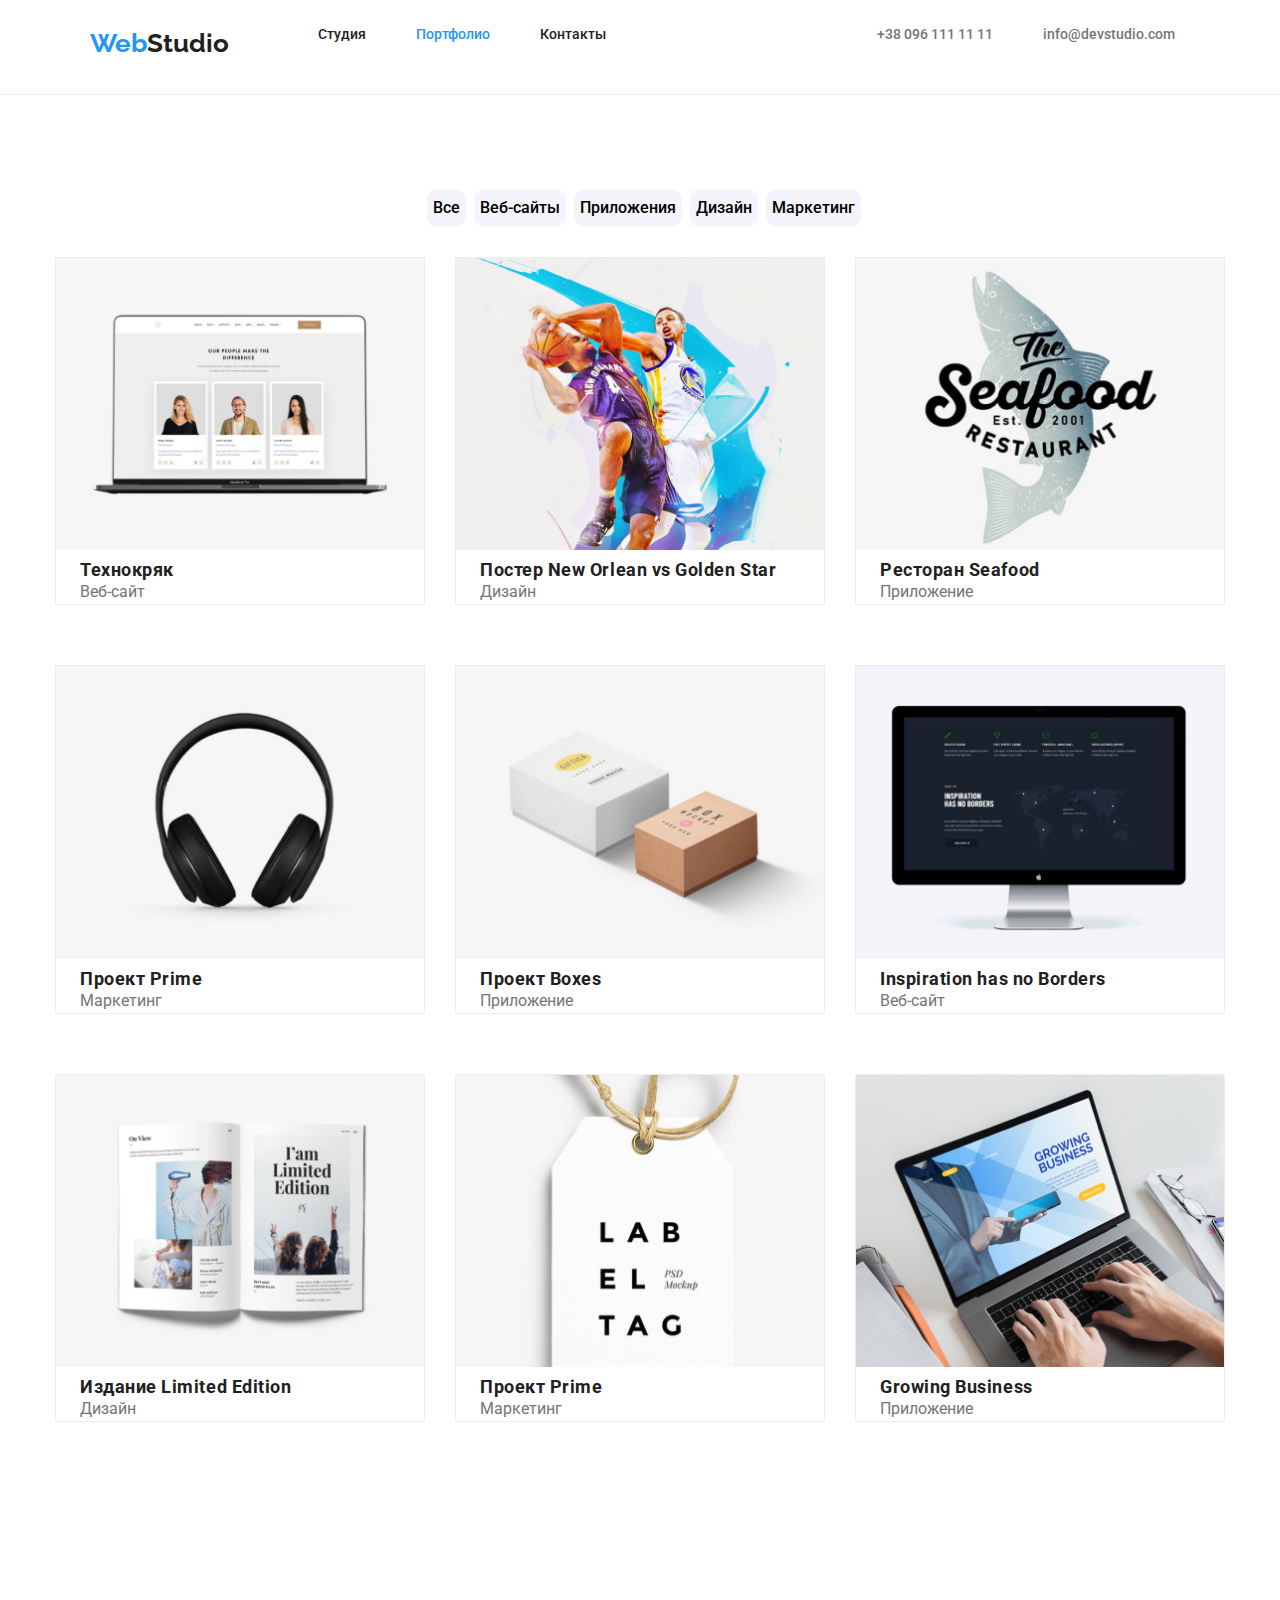
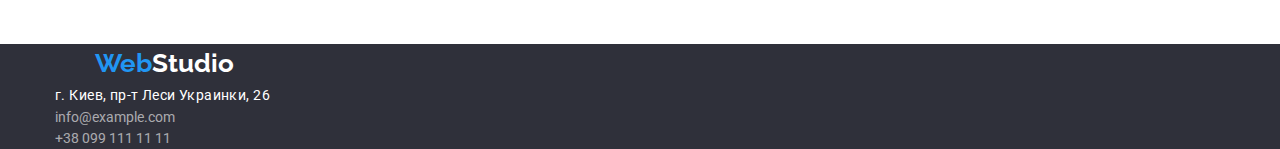
==== commit e2953f99: "исправлена страница портфолио" ====
--- a/portfolio.html
+++ b/portfolio.html
@@ -56,90 +56,90 @@
         <ul class="listprojects">
           <li>
             <img
-              src="images/technokryak.jpg"
+             class="imgproject" 
+            src="images/technokryak.jpg"
               alt="сайт:Технокряк"
-              width="370"
-              height="294"
-            />
+              />
             <h3 class="projects">Технокряк</h3>
             <p class="paragraph">Веб-сайт</p>
           </li>
           <li>
             <img
+            class="imgproject" 
               src="images/backetboll.jpg"
               alt="Дизайн:Постер"
-              width="370"
-              height="294"
+ 
             />
             <h3 class="projects">Постер New Orlean vs Golden Star</h3>
             <p class="paragraph">Дизайн</p>
           </li>
           <li>
             <img
+            class="imgproject" 
               src="images/seafood.jpg"
               alt="Приложение:для ресторана"
-              width="370"
-              height="294"
+
             />
             <h3 class="projects">Ресторан Seafood</h3>
             <p class="paragraph">Приложение</p>
           </li>
           <li>
             <img
+            class="imgproject" 
               src="images/prime.jpg"
               alt="Маркетинговий проект прайм"
-              width="370"
-              height="294"
+            
+              
             />
             <h3 class="projects">Проект Prime</h3>
             <p class="paragraph">Маркетинг</p>
           </li>
           <li>
             <img
+            class="imgproject" 
               src="images/boxes.jpg"
               alt="Приложение для проекта  Boxes"
-              width="370"
-              height="294"
+  
             />
             <h3 class="projects">Проект Boxes</h3>
             <p class="paragraph">Приложение</p>
           </li>
           <li>
             <img
+            class="imgproject" 
               src="images/inspiration.jpg"
               alt="Сайт"
-              width="370"
-              height="294"
+
             />
             <h3 class="projects">Inspiration has no Borders</h3>
             <p class="paragraph">Веб-сайт</p>
           </li>
           <li>
             <img
+            class="imgproject" 
               src="images/edition.jpg"
               alt="Дизайн журнала"
-              width="370"
-              height="294"
+  
             />
             <h3 class="projects">Издание Limited Edition</h3>
             <p class="paragraph">Дизайн</p>
           </li>
           <li>
             <img
+            class="imgproject" 
               src="images/lab.jpg"
               alt="Маркетинговий проект"
-              width="370"
-              height="294"
+
             />
             <h3 class="projects">Проект Prime</h3>
             <p class="paragraph">Маркетинг</p>
           </li>
           <li>
             <img
+            class="imgproject" 
               src="images/business.jpg"
               alt="Приложение для бизнеса"
-              width="370"
-              height="294"
+
             />
             <h3 class="projects">Growing Business</h3>
             <p class="paragraph">Приложение</p>
--- a/css/style.css
+++ b/css/style.css
@@ -26,6 +26,7 @@
 {
     margin: 0;
     padding:0;
+    
 }
 .link
 {
@@ -310,7 +311,7 @@
     box-sizing: border-box;
     display: flex;
     flex-wrap: wrap;
-    
+    gap:30px;
 }
 .listprojects>li
 {
@@ -318,6 +319,12 @@
     border-color: var(--colorofborders);
     border-width: 1px;
     margin-top: 30px;
+    width: 370px;
+}
+.imgproject
+{
+    width: 100%;
+    height: auto;
 }
 /*portfolio*/
 .portfolio
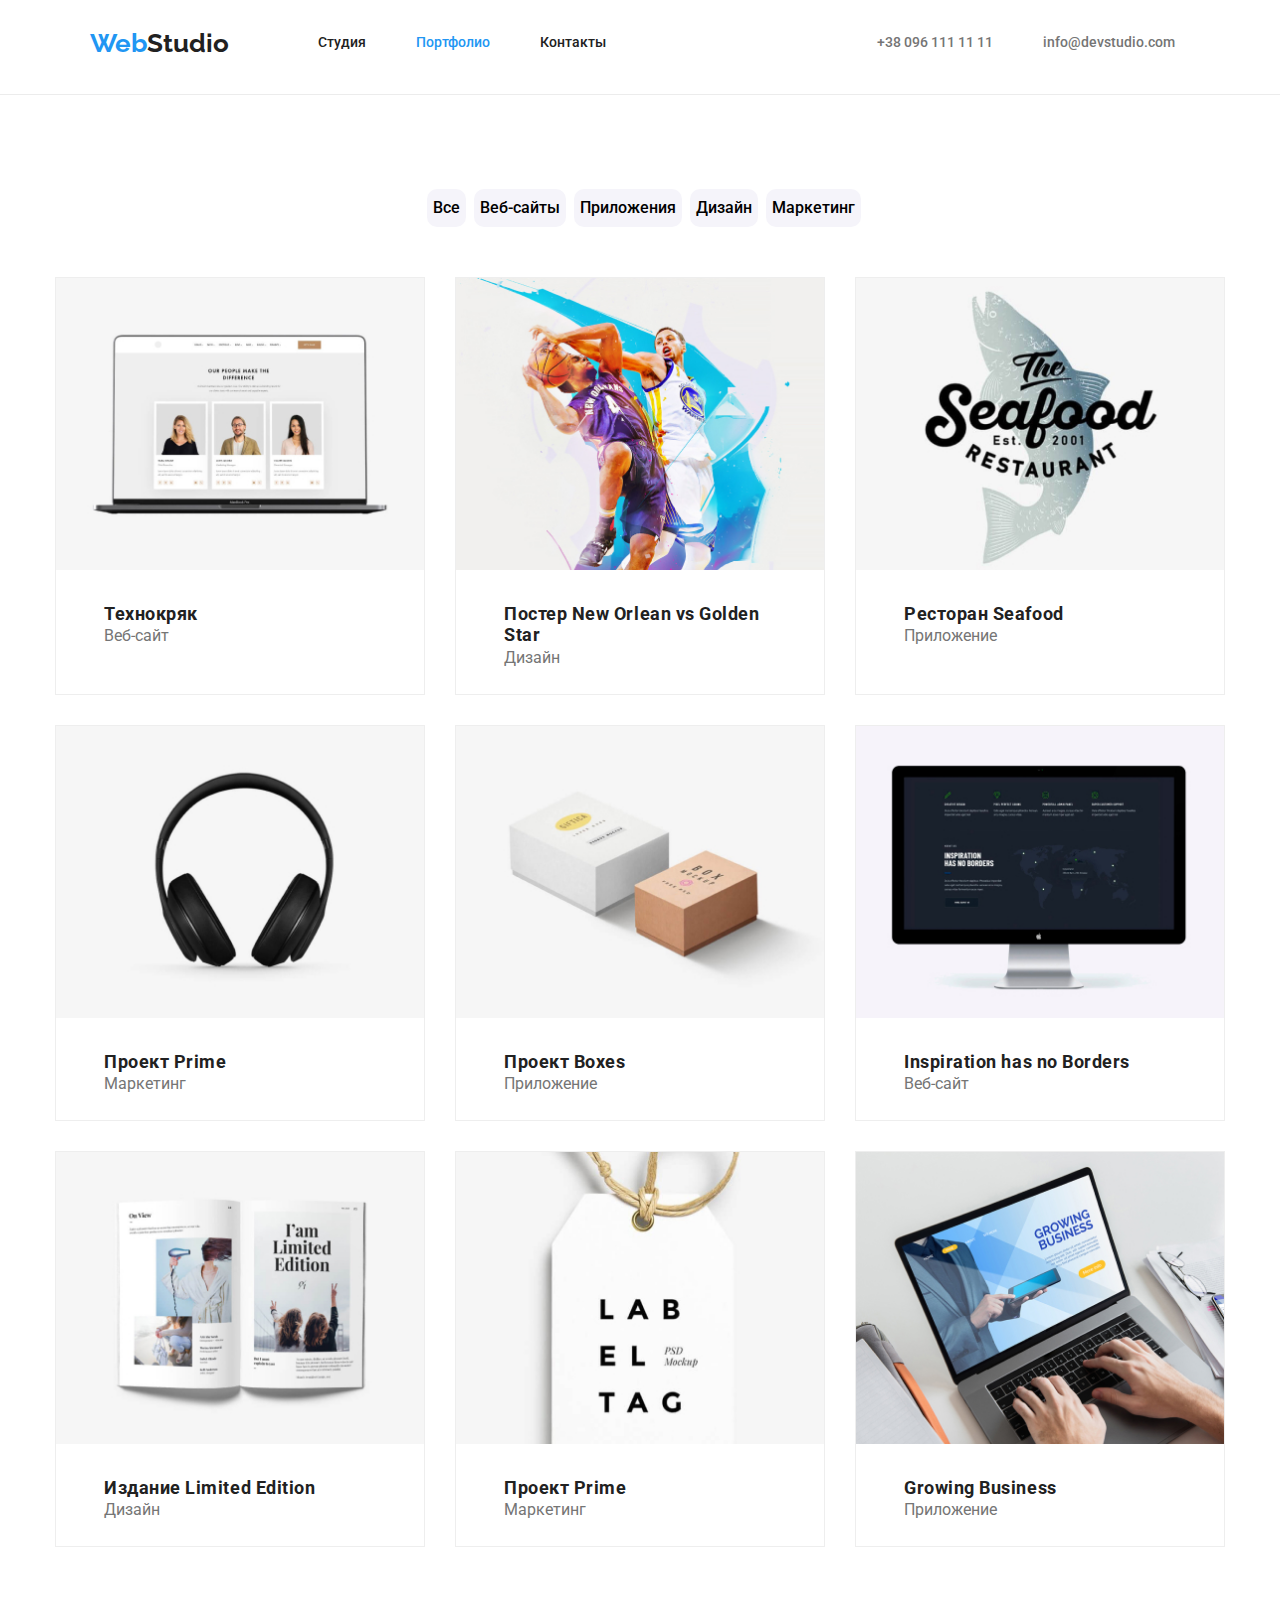
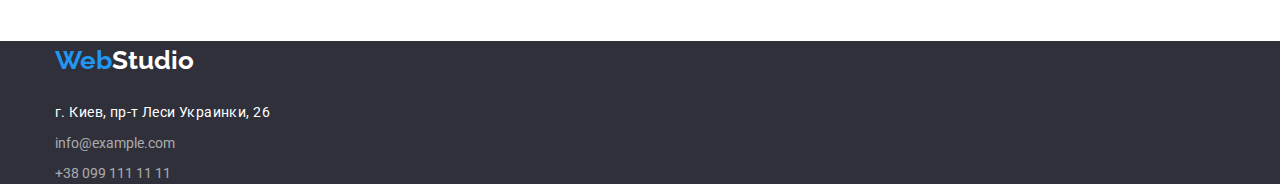
==== commit da52a7f7: "исправленны футер и подвал" ====
--- a/portfolio.html
+++ b/portfolio.html
@@ -60,9 +60,11 @@
             src="images/technokryak.jpg"
               alt="сайт:Технокряк"
               />
+              <div class="blank">
             <h3 class="projects">Технокряк</h3>
             <p class="paragraph">Веб-сайт</p>
-          </li>
+        </div>
+        </li>
           <li>
             <img
             class="imgproject" 
@@ -70,8 +72,9 @@
               alt="Дизайн:Постер"
  
             />
+            <div class="blank">
             <h3 class="projects">Постер New Orlean vs Golden Star</h3>
-            <p class="paragraph">Дизайн</p>
+            <p class="paragraph">Дизайн</p></div>
           </li>
           <li>
             <img
@@ -80,8 +83,9 @@
               alt="Приложение:для ресторана"
 
             />
+            <div class="blank">
             <h3 class="projects">Ресторан Seafood</h3>
-            <p class="paragraph">Приложение</p>
+            <p class="paragraph">Приложение</p></div>
           </li>
           <li>
             <img
@@ -90,9 +94,9 @@
               alt="Маркетинговий проект прайм"
             
               
-            />
+            /><div class="blank">
             <h3 class="projects">Проект Prime</h3>
-            <p class="paragraph">Маркетинг</p>
+            <p class="paragraph">Маркетинг</p></div>
           </li>
           <li>
             <img
@@ -100,9 +104,9 @@
               src="images/boxes.jpg"
               alt="Приложение для проекта  Boxes"
   
-            />
+            /><div class="blank">
             <h3 class="projects">Проект Boxes</h3>
-            <p class="paragraph">Приложение</p>
+            <p class="paragraph">Приложение</p></div>
           </li>
           <li>
             <img
@@ -110,9 +114,9 @@
               src="images/inspiration.jpg"
               alt="Сайт"
 
-            />
+            /><div class="blank">
             <h3 class="projects">Inspiration has no Borders</h3>
-            <p class="paragraph">Веб-сайт</p>
+            <p class="paragraph">Веб-сайт</p></div>
           </li>
           <li>
             <img
@@ -120,9 +124,9 @@
               src="images/edition.jpg"
               alt="Дизайн журнала"
   
-            />
+            /><div class="blank">
             <h3 class="projects">Издание Limited Edition</h3>
-            <p class="paragraph">Дизайн</p>
+            <p class="paragraph">Дизайн</p></div>
           </li>
           <li>
             <img
@@ -130,9 +134,9 @@
               src="images/lab.jpg"
               alt="Маркетинговий проект"
 
-            />
+            /><div class="blank">
             <h3 class="projects">Проект Prime</h3>
-            <p class="paragraph">Маркетинг</p>
+            <p class="paragraph">Маркетинг</p></div>
           </li>
           <li>
             <img
@@ -140,9 +144,9 @@
               src="images/business.jpg"
               alt="Приложение для бизнеса"
 
-            />
+            /><div class="blank">
             <h3 class="projects">Growing Business</h3>
-            <p class="paragraph">Приложение</p>
+            <p class="paragraph">Приложение</p></div>
           </li>
         </ul>
     </div>
--- a/css/style.css
+++ b/css/style.css
@@ -207,7 +207,6 @@
     text-decoration: none;
     color:var(--whitetext);
     font-size: 26px;
-    margin-left:40px;
 }
 .emblema-basment:hover
 {
@@ -285,12 +284,22 @@
     display: flex;
     width: 700px;
 }
+/*basement*/
+.letter
+{
+    margin-top: 20px;
+}
+.list-basment>li
+{
+    margin-top: 9px;
+}
 
 /*LI*/
 .list
 {
     display: flex;
     margin-right: 50px;
+    padding-top: 8px;
 }
 .link,.link1
 {
@@ -300,6 +309,7 @@
 {
     display: flex;
     margin-left: auto;
+    padding-top: 8px;
 }
 
 .listedge,.listbenefits
@@ -318,7 +328,6 @@
     border-style:solid;
     border-color: var(--colorofborders);
     border-width: 1px;
-    margin-top: 30px;
     width: 370px;
 }
 .imgproject
@@ -331,13 +340,13 @@
 {
     display: flex;
     flex-wrap: wrap;
-    margin-bottom: 10%;
 }
 .menu
 {
     display: flex;
     align-content: center;
     justify-content: center;
+    margin-bottom: 50px;
 }
 .menu-button
 {
@@ -357,6 +366,10 @@
 {
     padding-right: 30px;
 }
+.benefits
+{
+    padding-bottom: 50px;
+}
 .listofbebefits
 {
  
@@ -366,7 +379,10 @@
 {
     padding-right: 0px;
 }
-
+.team-heading
+{
+    padding-bottom: 50px;
+}
 .list-team
 {
     display: flex;
@@ -409,4 +425,8 @@
 {
     display: flex;
     padding-left: 24px;
+}
+.blank
+{
+    padding: 24px;
 }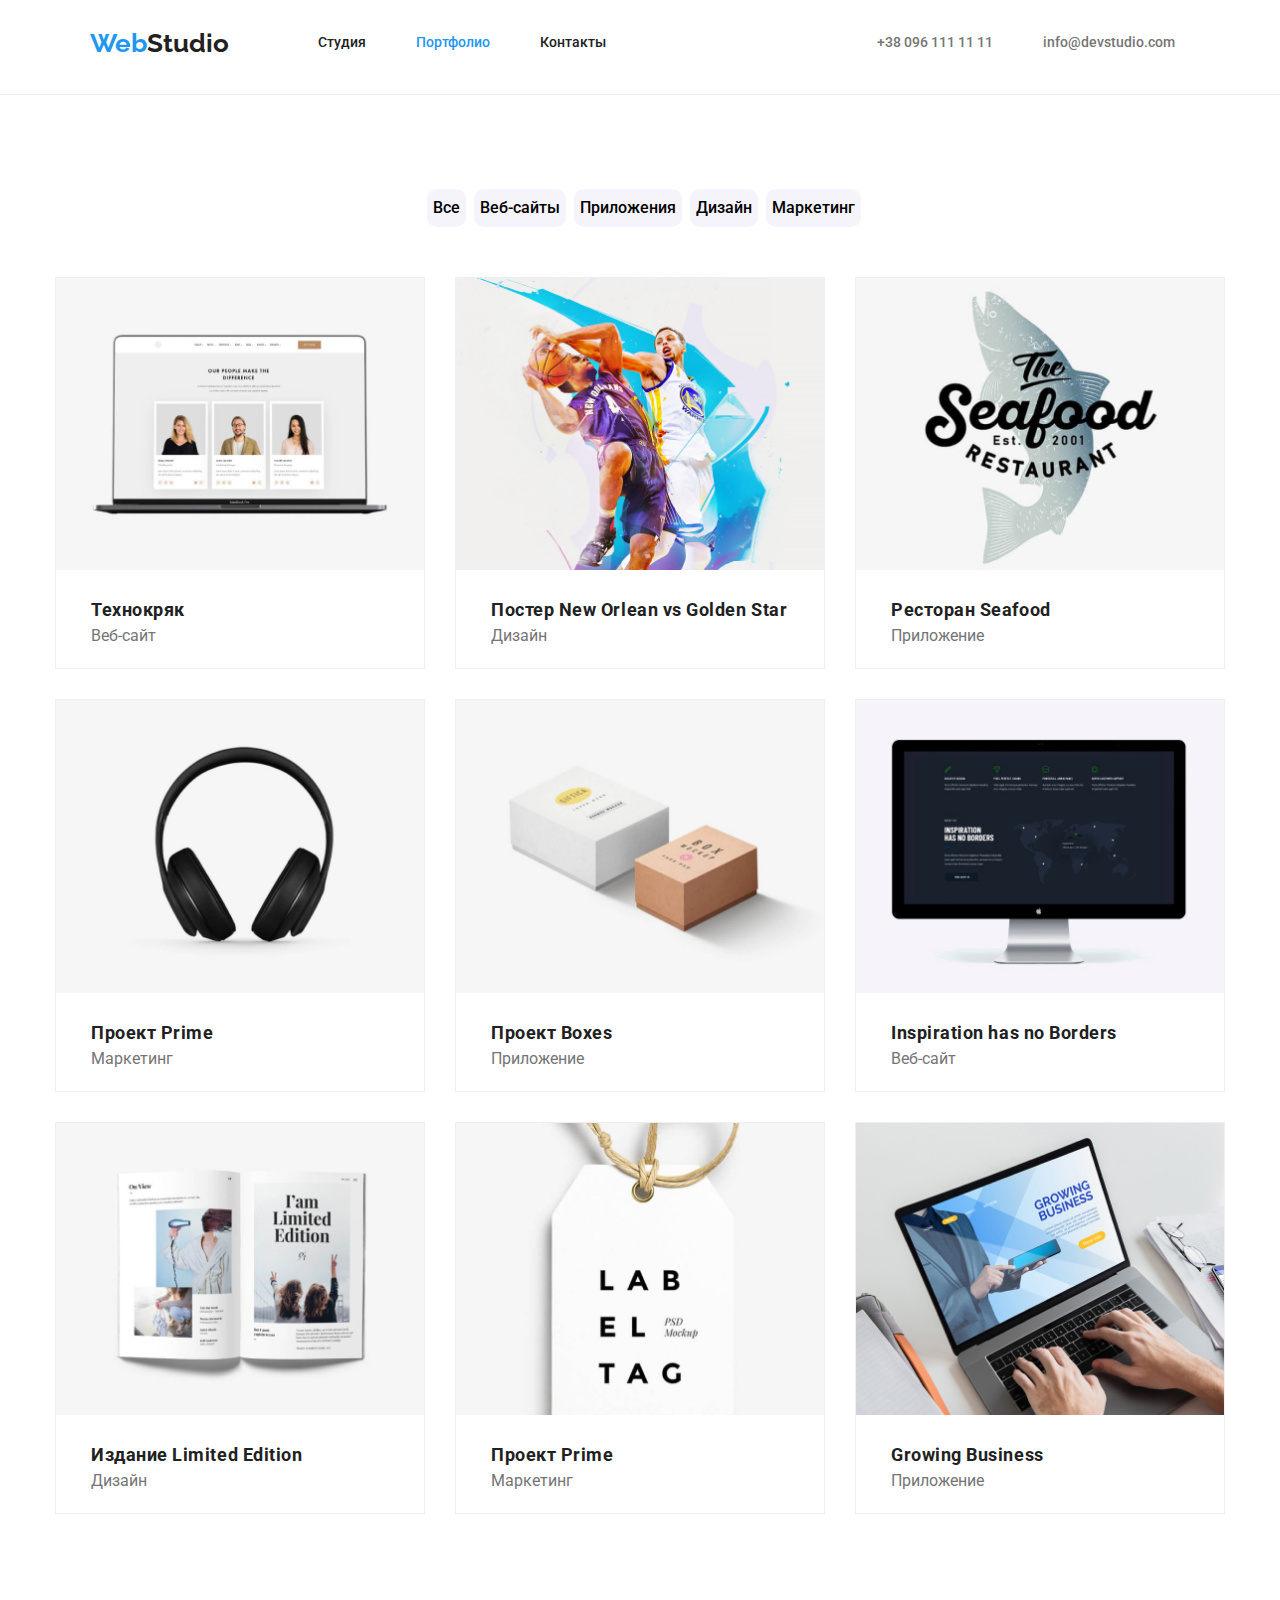
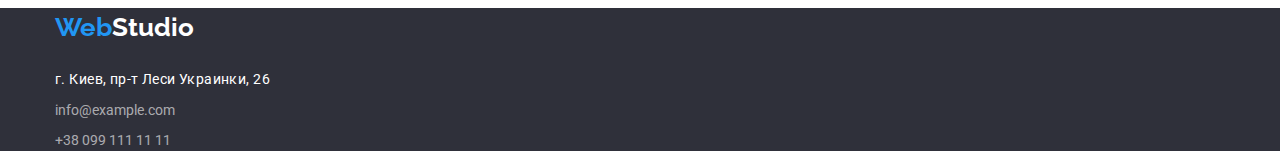
==== commit 872bc823: "сделал страницу портфолио" ====
--- a/portfolio.html
+++ b/portfolio.html
@@ -43,115 +43,121 @@
     <main>
       <section class="portfolio section">
         <div class="container">
-        <!--меню сайта-->
-        <ul class="menu">
-          <li><button type="button" class="menu-button">Все</button></li>
-          <li><button type="button" class="menu-button">Веб-сайты</button></li>
-          <li><button type="button" class="menu-button">Приложения</button></li>
-          <li><button type="button" class="menu-button">Дизайн</button></li>
-          <li><button type="button" class="menu-button">Маркетинг</button></li>
-        </ul>
-        <!--проекты-->
+          <!--меню сайта-->
+          <ul class="menu">
+            <li><button type="button" class="menu-button">Все</button></li>
+            <li>
+              <button type="button" class="menu-button">Веб-сайты</button>
+            </li>
+            <li>
+              <button type="button" class="menu-button">Приложения</button>
+            </li>
+            <li><button type="button" class="menu-button">Дизайн</button></li>
+            <li>
+              <button type="button" class="menu-button">Маркетинг</button>
+            </li>
+          </ul>
+          <!--проекты-->
 
-        <ul class="listprojects">
-          <li>
-            <img
-             class="imgproject" 
-            src="images/technokryak.jpg"
-              alt="сайт:Технокряк"
+          <ul class="listprojects">
+            <li>
+              <img
+                class="imgproject"
+                src="images/technokryak.jpg"
+                alt="сайт:Технокряк"
               />
               <div class="blank">
-            <h3 class="projects">Технокряк</h3>
-            <p class="paragraph">Веб-сайт</p>
+                <h3 class="projects">Технокряк</h3>
+                <p class="paragraph">Веб-сайт</p>
+              </div>
+            </li>
+            <li>
+              <img
+                class="imgproject"
+                src="images/backetboll.jpg"
+                alt="Дизайн:Постер"
+              />
+              <div class="blank">
+                <h3 class="projects">Постер New Orlean vs Golden Star</h3>
+                <p class="paragraph">Дизайн</p>
+              </div>
+            </li>
+            <li>
+              <img
+                class="imgproject"
+                src="images/seafood.jpg"
+                alt="Приложение:для ресторана"
+              />
+              <div class="blank">
+                <h3 class="projects">Ресторан Seafood</h3>
+                <p class="paragraph">Приложение</p>
+              </div>
+            </li>
+            <li>
+              <img
+                class="imgproject"
+                src="images/prime.jpg"
+                alt="Маркетинговий проект прайм"
+              />
+              <div class="blank">
+                <h3 class="projects">Проект Prime</h3>
+                <p class="paragraph">Маркетинг</p>
+              </div>
+            </li>
+            <li>
+              <img
+                class="imgproject"
+                src="images/boxes.jpg"
+                alt="Приложение для проекта  Boxes"
+              />
+              <div class="blank">
+                <h3 class="projects">Проект Boxes</h3>
+                <p class="paragraph">Приложение</p>
+              </div>
+            </li>
+            <li>
+              <img class="imgproject" src="images/inspiration.jpg" alt="Сайт" />
+              <div class="blank">
+                <h3 class="projects">Inspiration has no Borders</h3>
+                <p class="paragraph">Веб-сайт</p>
+              </div>
+            </li>
+            <li>
+              <img
+                class="imgproject"
+                src="images/edition.jpg"
+                alt="Дизайн журнала"
+              />
+              <div class="blank">
+                <h3 class="projects">Издание Limited Edition</h3>
+                <p class="paragraph">Дизайн</p>
+              </div>
+            </li>
+            <li>
+              <img
+                class="imgproject"
+                src="images/lab.jpg"
+                alt="Маркетинговий проект"
+              />
+              <div class="blank">
+                <h3 class="projects">Проект Prime</h3>
+                <p class="paragraph">Маркетинг</p>
+              </div>
+            </li>
+            <li>
+              <img
+                class="imgproject"
+                src="images/business.jpg"
+                alt="Приложение для бизнеса"
+              />
+              <div class="blank">
+                <h3 class="projects">Growing Business</h3>
+                <p class="paragraph">Приложение</p>
+              </div>
+            </li>
+          </ul>
         </div>
-        </li>
-          <li>
-            <img
-            class="imgproject" 
-              src="images/backetboll.jpg"
-              alt="Дизайн:Постер"
- 
-            />
-            <div class="blank">
-            <h3 class="projects">Постер New Orlean vs Golden Star</h3>
-            <p class="paragraph">Дизайн</p></div>
-          </li>
-          <li>
-            <img
-            class="imgproject" 
-              src="images/seafood.jpg"
-              alt="Приложение:для ресторана"
-
-            />
-            <div class="blank">
-            <h3 class="projects">Ресторан Seafood</h3>
-            <p class="paragraph">Приложение</p></div>
-          </li>
-          <li>
-            <img
-            class="imgproject" 
-              src="images/prime.jpg"
-              alt="Маркетинговий проект прайм"
-            
-              
-            /><div class="blank">
-            <h3 class="projects">Проект Prime</h3>
-            <p class="paragraph">Маркетинг</p></div>
-          </li>
-          <li>
-            <img
-            class="imgproject" 
-              src="images/boxes.jpg"
-              alt="Приложение для проекта  Boxes"
-  
-            /><div class="blank">
-            <h3 class="projects">Проект Boxes</h3>
-            <p class="paragraph">Приложение</p></div>
-          </li>
-          <li>
-            <img
-            class="imgproject" 
-              src="images/inspiration.jpg"
-              alt="Сайт"
-
-            /><div class="blank">
-            <h3 class="projects">Inspiration has no Borders</h3>
-            <p class="paragraph">Веб-сайт</p></div>
-          </li>
-          <li>
-            <img
-            class="imgproject" 
-              src="images/edition.jpg"
-              alt="Дизайн журнала"
-  
-            /><div class="blank">
-            <h3 class="projects">Издание Limited Edition</h3>
-            <p class="paragraph">Дизайн</p></div>
-          </li>
-          <li>
-            <img
-            class="imgproject" 
-              src="images/lab.jpg"
-              alt="Маркетинговий проект"
-
-            /><div class="blank">
-            <h3 class="projects">Проект Prime</h3>
-            <p class="paragraph">Маркетинг</p></div>
-          </li>
-          <li>
-            <img
-            class="imgproject" 
-              src="images/business.jpg"
-              alt="Приложение для бизнеса"
-
-            /><div class="blank">
-            <h3 class="projects">Growing Business</h3>
-            <p class="paragraph">Приложение</p></div>
-          </li>
-        </ul>
-    </div>
       </section>
-    
     </main>
     <!--подвал-->
     <footer class="basment">
--- a/css/style.css
+++ b/css/style.css
@@ -1,432 +1,385 @@
-:root
-{
-    --maincolor: rgb(33, 33, 33);
-    --bluecolor: rgba(33, 150, 243, 1);
-    --silvercolor: rgba(117, 117, 117);
-    --rockcolor: rgb(47, 48, 58);
-    --whitecolor: rgba(245,244,250);
-    --whitetext: rgba(255, 255, 255, 1);
-    --whitesix: rgba(255, 255, 255, 0.6);
-    --colorofborders:rgba(238, 238, 238, 1);
-    --colorofborderteam:#FFFFFF;
-    --bckgrclteam:rgba(245, 244, 250, 1);
-    --bckgrclteamitem:rgba(255, 255, 255, 1);
-    --headerline:rgba(236, 236, 236, 1);
-}
-
-body
-{
-    font-family: 'Roboto', sans-serif;
-    color: var(--maincolor);
-    font-size: 14px;
-    line-height:1.5;
-    font-weight: 500;
-}
-h1,h2,h3,h4,p,ul
-{
-    margin: 0;
-    padding:0;
-    
-}
-.link
-{
-    color:var(--maincolor);
-    text-decoration: none;
-}
-
-.link:hover,.link:focus
-{
- color: var(--bluecolor);
-}
-.link1,.link1:focus
-{
-    color: var(--bluecolor);
- text-decoration: none;
-}
-.list,.list-contacts,.listbenefits,.list-team,.listedge,.listprojects
-{
-    list-style-type: none;
-}
-.list-basment
-{
-    list-style-type: none;
-}
-.hero-text
-{
-    color: var(--whitetext);
-    font-size: 44px;
-    line-height: 1.36;
-    font-weight: 900;
-    padding-top:200px ;
-    padding-bottom: 30px;
-}
-.hero
-{
-    background-color: var(--rockcolor);
-    text-align: center;
-    
-}
-.hero-button
-{
-    background-color: var(--bluecolor);
-    color: var(--whitetext);
-    font-size: 16px;
-    cursor:pointer;
-    font-weight: 700;
-    border: 0cm; 
-    border-radius:10px;
-    width: 200px;
-    height: 50px;
-    margin-bottom: 200px;
-}
-.benefits
-{
-    text-align: center;
-    font-size: 36px;
-    font-weight: 700;
-    line-height: 1.12;
-}
-.team-heading
-{
-    text-align: center;
-    font-size: 36px;
-    font-weight: 700;
-    line-height: 1.3;
-}
-.team{
-    background-color: var(--bckgrclteam);
-}
-.menu-button
-{
-    line-height:1.625;
-    cursor:pointer;
-    background-color: var(--whitecolor);
-    border: 0cm; 
-    border-radius:10px;
-    font-family: 'Roboto', sans-serif;
-    font-weight: 500;
-    font-size: 16px;
-    line-height:1.5;
-    height: 38px;
-    align-items: center;
-}
-.menu-button:hover,.menu-button:focus
-{
-    cursor:pointer;
-    background-color: var(--bluecolor);
-    color :var(--whitecolor);
-    border: 0cm; 
-    
-}
-.menu
-{
-    text-align: center;
-    list-style-type: none;
-}   
-
-.button
-{
-    font-size: 16px;
-}
-.paragraph
-{
-    line-height:1.7;
-}
-.portfolio
-{
-    line-height: 2;
-}
-.emblema
-{
-    font-weight: 700;
-    font-family: 'Raleway';
-    text-decoration: none;
-    color:var(--maincolor);
-    font-size: 26px;
-    margin-left: 35px;
-    margin-right:89px;
-}
-.emblema:hover
-{
-    color:var(--maincolor);
-}
-.web,.web-basment
-{
-    color:var(--bluecolor);
-}
-
-.contacts
-{
-    color: var(--silvercolor);
-    text-decoration: none;
-    margin-right: 50px;
-}
-.basment
-{
-    background-color: 	var(--rockcolor);
-}
-.heading,.listedge-heading
-{
-    font-weight: 700;
-    font-size: 14px;
-    text-transform: uppercase;
-    letter-spacing: 0.03em;
-    line-height: 1.17;
-}
-.paragraph,.listedge-paragraph
-{
-    font-weight: 400;
-    color:var(--silvercolor);
-    font-size: 16px;
-    line-height: 24px;
-}
-.adress
-{
-    color: var(--whitecolor);
-
-}
-.contacts:hover,.contacts:focus
-{
-    color: var(--bluecolor);
-}
-.contacts-basment:hover,.contacts-basment:focus
-{
-    color:var(--bluecolor);
-}
-.contacts-basment
-{
-    color: var(--whitesix);
-    text-decoration: none;
-    font-style: normal;
-    font-weight: 400;
-}
-.emblema-basment
-{
-    font-weight: bold;
-    font-family: 'Raleway';
-    text-decoration: none;
-    color:var(--whitetext);
-    font-size: 26px;
-}
-.emblema-basment:hover
-{
-    color:var(--whitetext);
-}
-
-.our-team
-{
-
-    font-weight: 500;
-    font-size: 16px;
-    letter-spacing: 0.03em;
-    line-height: 1.17;
-}
-.letter
-{
-    font-style: normal;
-}
-.projects
-{
-    font-weight: 700;
-    font-size: 18px;
-    letter-spacing: 0.03em;
-    line-height: 1.17;
-}
-.street
-{
-    color: var(--whitetext);
-    font-size: 14px;
-    line-height: 24px;
-    letter-spacing: 0.03em;
-    font-weight: 400;
-}
-.position
-{
-    font-weight: 400;
-    color:var(--silvercolor);
-    font-size: 16px;
-    line-height: 1.17px;
-}
+:root {
+  --maincolor: rgb(33, 33, 33);
+  --bluecolor: rgba(33, 150, 243, 1);
+  --silvercolor: rgba(117, 117, 117);
+  --rockcolor: rgb(47, 48, 58);
+  --whitecolor: rgba(245, 244, 250);
+  --whitetext: rgba(255, 255, 255, 1);
+  --whitesix: rgba(255, 255, 255, 0.6);
+  --colorofborders: rgba(238, 238, 238, 1);
+  --colorofborderteam: #ffffff;
+  --bckgrclteam: rgba(245, 244, 250, 1);
+  --bckgrclteamitem: rgba(255, 255, 255, 1);
+  --headerline: rgba(236, 236, 236, 1);
+}
+
+body {
+  font-family: "Roboto", sans-serif;
+  color: var(--maincolor);
+  font-size: 14px;
+  line-height: 1.5;
+  font-weight: 500;
+}
+h1,
+h2,
+h3,
+h4,
+p,
+ul {
+  margin: 0;
+  padding: 0;
+}
+.link {
+  color: var(--maincolor);
+  text-decoration: none;
+}
+
+.link:hover,
+.link:focus {
+  color: var(--bluecolor);
+}
+.link1,
+.link1:focus {
+  color: var(--bluecolor);
+  text-decoration: none;
+}
+.list,
+.list-contacts,
+.listbenefits,
+.list-team,
+.listedge,
+.listprojects {
+  list-style-type: none;
+}
+.list-basment {
+  list-style-type: none;
+}
+.hero-text {
+  color: var(--whitetext);
+  font-size: 44px;
+  line-height: 1.36;
+  font-weight: 900;
+  padding-top: 200px;
+  padding-bottom: 30px;
+}
+.hero {
+  background-color: var(--rockcolor);
+  text-align: center;
+}
+.hero-button {
+  background-color: var(--bluecolor);
+  color: var(--whitetext);
+  font-size: 16px;
+  cursor: pointer;
+  font-weight: 700;
+  border: 0cm;
+  border-radius: 10px;
+  width: 200px;
+  height: 50px;
+  margin-bottom: 200px;
+}
+.benefits {
+  text-align: center;
+  font-size: 36px;
+  font-weight: 700;
+  line-height: 1.12;
+}
+.team-heading {
+  text-align: center;
+  font-size: 36px;
+  font-weight: 700;
+  line-height: 1.3;
+}
+.team {
+  background-color: var(--bckgrclteam);
+}
+.menu-button {
+  line-height: 1.625;
+  cursor: pointer;
+  background-color: var(--whitecolor);
+  border: 0cm;
+  border-radius: 10px;
+  font-family: "Roboto", sans-serif;
+  font-weight: 500;
+  font-size: 16px;
+  line-height: 1.5;
+  height: 38px;
+  align-items: center;
+}
+.menu-button:hover,
+.menu-button:focus {
+  cursor: pointer;
+  background-color: var(--bluecolor);
+  color: var(--whitecolor);
+  border: 0cm;
+}
+.menu {
+  text-align: center;
+  list-style-type: none;
+}
+
+.button {
+  font-size: 16px;
+}
+.paragraph {
+  line-height: 1.7;
+}
+.portfolio {
+  line-height: 2;
+}
+.emblema {
+  font-weight: 700;
+  font-family: "Raleway";
+  text-decoration: none;
+  color: var(--maincolor);
+  font-size: 26px;
+  margin-left: 35px;
+  margin-right: 89px;
+}
+.emblema:hover {
+  color: var(--maincolor);
+}
+.web,
+.web-basment {
+  color: var(--bluecolor);
+}
+
+.contacts {
+  color: var(--silvercolor);
+  text-decoration: none;
+  margin-right: 50px;
+}
+.basment {
+  background-color: var(--rockcolor);
+}
+.heading,
+.listedge-heading {
+  font-weight: 700;
+  font-size: 14px;
+  text-transform: uppercase;
+  letter-spacing: 0.03em;
+  line-height: 1.17;
+}
+.paragraph,
+.listedge-paragraph {
+  font-weight: 400;
+  color: var(--silvercolor);
+  font-size: 16px;
+  line-height: 24px;
+}
+.adress {
+  color: var(--whitecolor);
+}
+.contacts:hover,
+.contacts:focus {
+  color: var(--bluecolor);
+}
+.contacts-basment:hover,
+.contacts-basment:focus {
+  color: var(--bluecolor);
+}
+.contacts-basment {
+  color: var(--whitesix);
+  text-decoration: none;
+  font-style: normal;
+  font-weight: 400;
+}
+.emblema-basment {
+  font-weight: bold;
+  font-family: "Raleway";
+  text-decoration: none;
+  color: var(--whitetext);
+  font-size: 26px;
+}
+.emblema-basment:hover {
+  color: var(--whitetext);
+}
+
+.our-team {
+  font-weight: 500;
+  font-size: 16px;
+  letter-spacing: 0.03em;
+  line-height: 1.17;
+}
+.letter {
+  font-style: normal;
+}
+.projects {
+  font-weight: 700;
+  font-size: 18px;
+  letter-spacing: 0.03em;
+  line-height: 1.17;
+}
+.street {
+  color: var(--whitetext);
+  font-size: 14px;
+  line-height: 24px;
+  letter-spacing: 0.03em;
+  font-weight: 400;
+}
+.position {
+  font-weight: 400;
+  color: var(--silvercolor);
+  font-size: 16px;
+  line-height: 1.17px;
+}
+
+
+
+
+
 /*flex*/
-.container-flex
-{
+.container-flex {
+  display: flex;
+  flex-wrap: wrap;
+  justify-content: space-between;
+}
+.container {
+  width: 1200px;
+  margin: 0 auto;
+  padding-left: 15px;
+  padding-right: 15px;
+}
+.section {
+  padding-top: 94px;
+  padding-bottom: 94px;
+}
+/*header*/
+.header {
+  box-sizing: border-box;
+  display: flex;
+  justify-content: baseline;
+  border: 0;
+  border-bottom: 1px;
+  border-style: solid;
+  border-color: var(--headerline);
+  padding-top: 24px;
+  padding-bottom: 31px;
+}
+.header-navigation {
+  display: flex;
+  width: 700px;
+}
+.list {
+  display: flex;
+  margin-right: 50px;
+  padding-top: 8px;
+}
+.link,
+.link1 {
+  margin-right: 50px;
+}
+.list-contacts {
+  display: flex;
+  margin-left: auto;
+  padding-top: 8px;
+}
+/*basement*/
+.letter {
+    margin-top: 20px;
+  }
+  .list-basment > li {
+    margin-top: 9px;
+  }
+/*index*/ 
+/*листаге*/
+.listedge-paragraph {
+  padding-right: 30px;
+}
+.listedge,
+.listbenefits {
+  display: flex;
+}
+/*бенефитс*/
+.benefits {
+  padding-bottom: 50px;
+}
+.listofbebefits {
+  padding-right: 30px;
+}
+.listofbebefits:last-child {
+  padding-right: 0px;
+}
+/*тим*/
+.team-heading {
+  padding-bottom: 50px;
+}
+.list-team {
+  display: flex;
+  flex-wrap: nowrap;
+  justify-content: space-between;
+  padding-left: 0px;
+}
+.list-of-team {
+  margin-right: 30px;
+  flex-wrap: nowrap;
+  justify-content: space-around;
+  border-style: solid;
+  border-color: rgba(0, 0, 0, 0.14);
+  border-width: 0px 1px 1px;
+  background-color: var(--bckgrclteamitem);
+  align-items: center;
+}
+.list-of-team:last-child {
+  margin-right: 0px;
+}
+.position {
+  text-align: center;
+
+  padding-bottom: 30px;
+}
+.our-team {
+  text-align: center;
+
+  padding-bottom: 10px;
+}
+/*portfolio*/
+
+.portfolio {
     display: flex;
     flex-wrap: wrap;
-    justify-content: space-between;
-}
-.container
-{
-    width: 1200px;
-    margin: 0 auto;
-    padding-left: 15px;
-    padding-right: 15px;
-}
-.section
-{
-    padding-top: 94px;
-    padding-bottom: 94px;
-}
-/*header*/
-.header
-{
-    box-sizing: border-box;
-    display: flex;
-    justify-content: baseline;
-    border: 0;
-    border-bottom: 1px;
-    border-style: solid;
-    border-color: var(--headerline);
-    padding-top: 24px;
-    padding-bottom: 31px;
-}
-.header-navigation
-{
-    display: flex;
-    width: 700px;
-}
-/*basement*/
-.letter
-{
-    margin-top: 20px;
-}
-.list-basment>li
-{
-    margin-top: 9px;
-}
-
-/*LI*/
-.list
-{
-    display: flex;
-    margin-right: 50px;
-    padding-top: 8px;
-}
-.link,.link1
-{
-    margin-right: 50px;
-}
-.list-contacts
-{
-    display: flex;
-    margin-left: auto;
-    padding-top: 8px;
-}
-
-.listedge,.listbenefits
-{
-    display: flex;
-}
-.listprojects
-{
-    box-sizing: border-box;
-    display: flex;
-    flex-wrap: wrap;
-    gap:30px;
-}
-.listprojects>li
-{
-    border-style:solid;
-    border-color: var(--colorofborders);
-    border-width: 1px;
-    width: 370px;
-}
-.imgproject
-{
-    width: 100%;
-    height: auto;
-}
-/*portfolio*/
-.portfolio
-{
-    display: flex;
-    flex-wrap: wrap;
-}
-.menu
-{
+  }
+  .menu {
     display: flex;
     align-content: center;
     justify-content: center;
     margin-bottom: 50px;
-}
-.menu-button
-{
+  }
+  .menu-button {
     display: flex;
     margin-left: 8px;
-}
-
-/*index*/
-
-.container-team
+  }
+  
+.listprojects {
+  box-sizing: border-box;
+  display: flex;
+  flex-wrap: wrap;
+  gap: 30px;
+}
+.listprojects > li {
+  border-style: solid;
+  border-color: var(--colorofborders);
+  border-width: 1px;
+  width: 370px;
+}
+.imgproject {
+  width: 100%;
+  height: auto;
+}
+.projects
 {
+  display: flex;
+  padding-left: 24px;
+
+}
+.paragraph {
     display: flex;
-    flex-wrap: wrap;
-    align-content: center;
-}
-.listedge-paragraph
-{
-    padding-right: 30px;
-}
-.benefits
-{
-    padding-bottom: 50px;
-}
-.listofbebefits
-{
- 
-    padding-right: 30px;
-}
-.listofbebefits:last-child
-{
-    padding-right: 0px;
-}
-.team-heading
-{
-    padding-bottom: 50px;
-}
-.list-team
-{
-    display: flex;
-    flex-wrap: nowrap;
-    justify-content: space-between;
-    padding-left: 0px;
-    
-}
-.list-of-team
-{
-    
-    margin-right: 30px;
-    flex-wrap: nowrap;
-    justify-content: space-around;
-    border-style: solid;
-    border-color: rgba(0, 0, 0, 0.14);
-    border-width: 0px 1px 1px;
-    background-color:  var(--bckgrclteamitem);
-    align-items: center;
-}
-.list-of-team:last-child
-{
-    
-    margin-right: 0px;
-    
-}
-.position
-{
-    text-align: center;
-    
-    padding-bottom: 30px;
-}
-.our-team
-{
-    text-align: center;
-
-    padding-bottom: 10px;
-}
-.projects,.paragraph
-{
-    display: flex;
-    padding-left: 24px;
-}
-.blank
-{
-    padding: 24px;
-}+padding-left: 24px;
+padding-top: 4px;
+}
+.blank {
+  padding-top: 20px;
+  padding-left:11px;
+  padding-bottom: 20px;
+  align-items: center;
+}
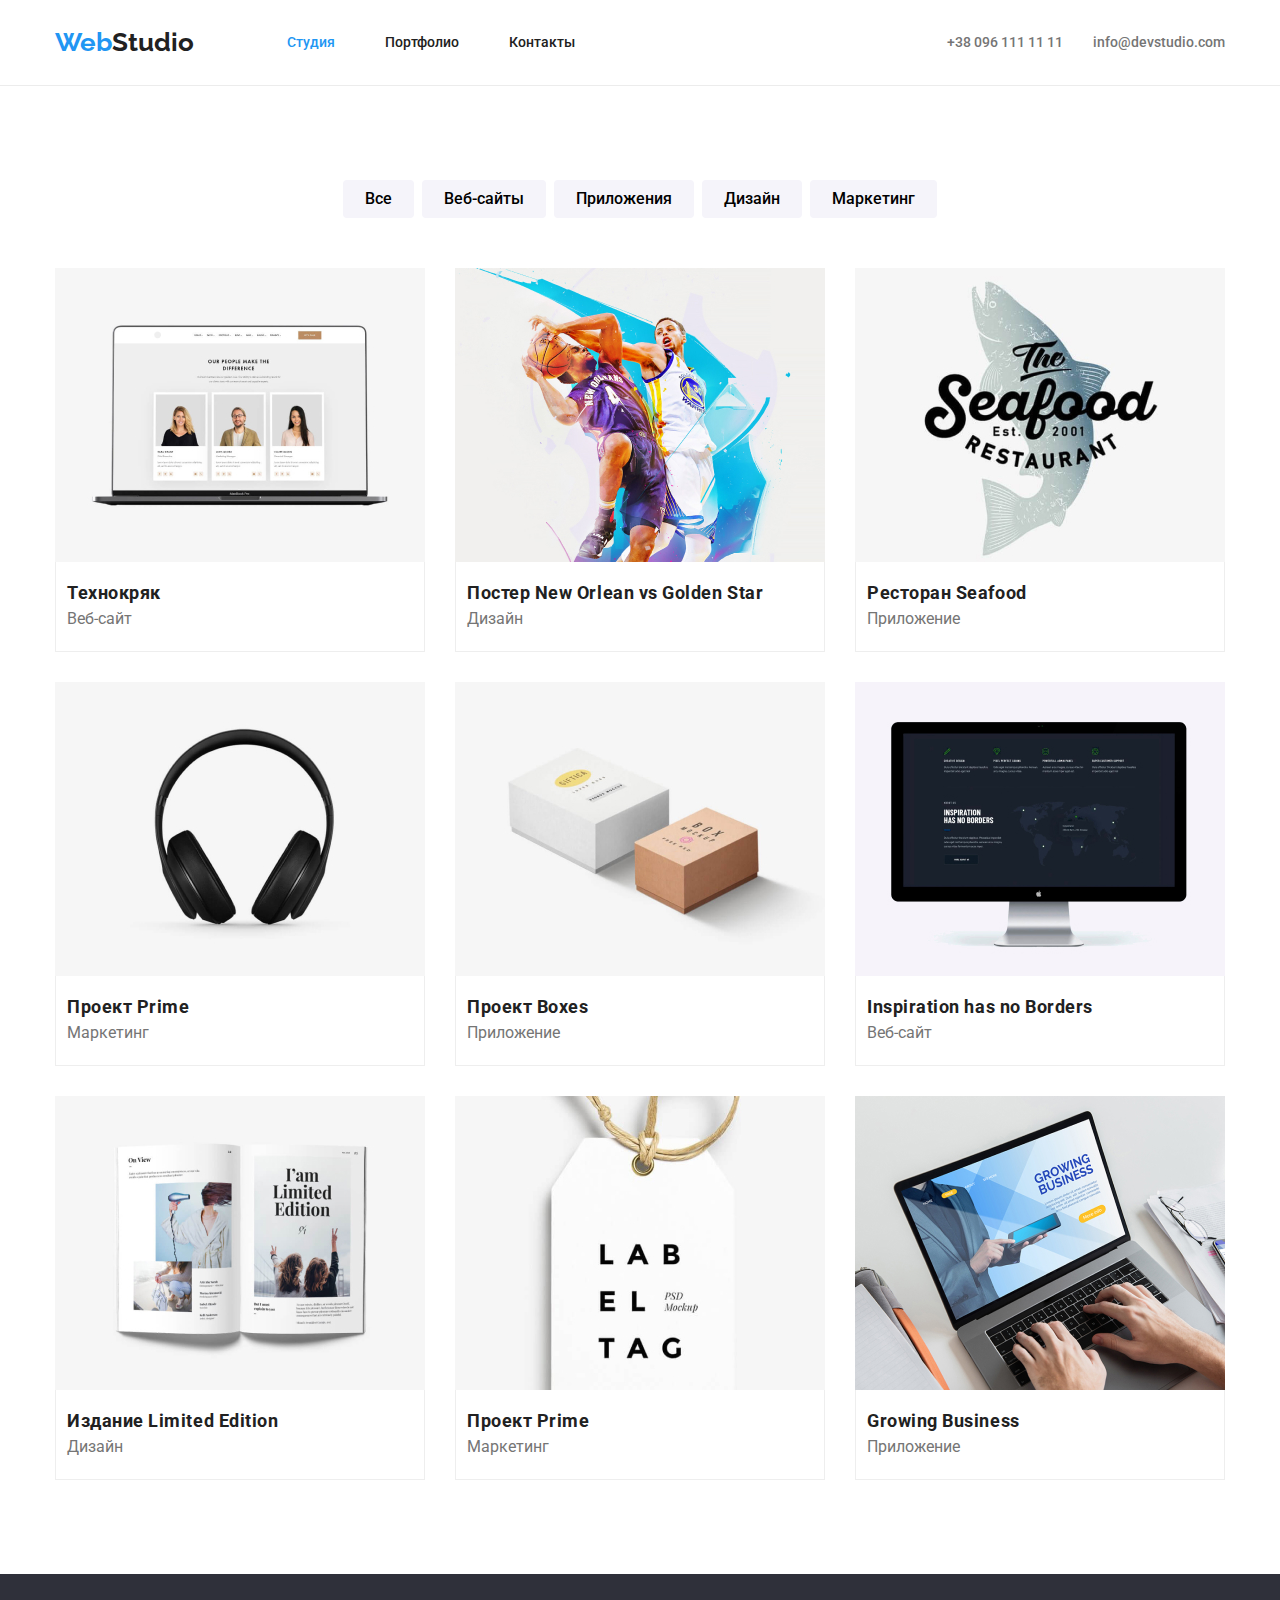
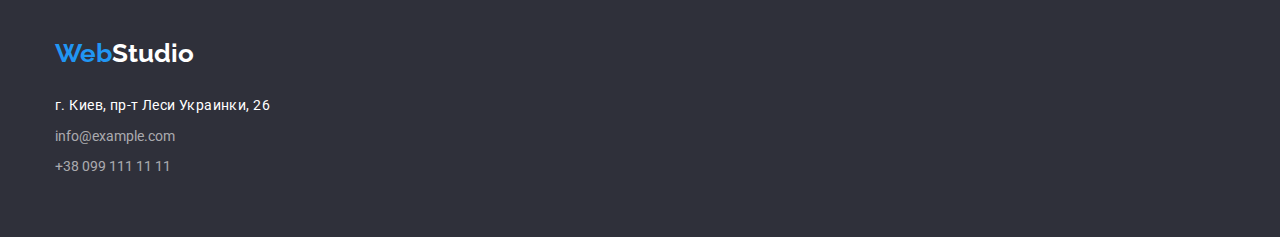
==== commit 4ed47e88: "исправил недочеты" ====
--- a/portfolio.html
+++ b/portfolio.html
@@ -23,16 +23,20 @@
             ><span class="web">Web</span>Studio</a
           >
           <ul class="list">
-            <li><a href="index.html" class="link">Студия</a></li>
-            <li><a href="portfolio.html" class="link1">Портфолио</a></li>
-            <li><a href="" class="link">Контакты</a></li>
+            <li class="list-item">
+              <a href="index.html" class="link1">Студия</a>
+            </li>
+            <li class="list-item">
+              <a href="portfolio.html" class="link">Портфолио</a>
+            </li>
+            <li class="list-item"><a href="" class="link">Контакты</a></li>
           </ul>
         </nav>
         <ul class="list-contacts">
-          <li>
+          <li class="contacts-item">
             <a href="tel:+380961111111" class="contacts">+38 096 111 11 11</a>
           </li>
-          <li>
+          <li class="contacts-item">
             <a href="mailto:info@devstudio.com" class="contacts"
               >info@devstudio.com</a
             >
@@ -44,23 +48,23 @@
       <section class="portfolio section">
         <div class="container">
           <!--меню сайта-->
-          <ul class="menu">
-            <li><button type="button" class="menu-button">Все</button></li>
-            <li>
+          <ul class="menu ">
+            <li class="menu-item"><button type="button" class="menu-button">Все</button></li>
+            <li class="menu-item">
               <button type="button" class="menu-button">Веб-сайты</button>
             </li>
-            <li>
+            <li class="menu-item">
               <button type="button" class="menu-button">Приложения</button>
             </li>
-            <li><button type="button" class="menu-button">Дизайн</button></li>
-            <li>
+            <li class="menu-item"><button type="button" class="menu-button">Дизайн</button></li>
+            <li class="menu-item">
               <button type="button" class="menu-button">Маркетинг</button>
             </li>
           </ul>
           <!--проекты-->
 
-          <ul class="listprojects">
-            <li>
+          <ul class="listprojects grid">
+            <li class="grid-item">
               <img
                 class="imgproject"
                 src="images/technokryak.jpg"
@@ -71,7 +75,7 @@
                 <p class="paragraph">Веб-сайт</p>
               </div>
             </li>
-            <li>
+            <li class="grid-item">
               <img
                 class="imgproject"
                 src="images/backetboll.jpg"
@@ -82,7 +86,7 @@
                 <p class="paragraph">Дизайн</p>
               </div>
             </li>
-            <li>
+            <li class="grid-item">
               <img
                 class="imgproject"
                 src="images/seafood.jpg"
@@ -93,7 +97,7 @@
                 <p class="paragraph">Приложение</p>
               </div>
             </li>
-            <li>
+            <li class="grid-item">
               <img
                 class="imgproject"
                 src="images/prime.jpg"
@@ -104,7 +108,7 @@
                 <p class="paragraph">Маркетинг</p>
               </div>
             </li>
-            <li>
+            <li class="grid-item">
               <img
                 class="imgproject"
                 src="images/boxes.jpg"
@@ -115,14 +119,14 @@
                 <p class="paragraph">Приложение</p>
               </div>
             </li>
-            <li>
+            <li class="grid-item">
               <img class="imgproject" src="images/inspiration.jpg" alt="Сайт" />
               <div class="blank">
                 <h3 class="projects">Inspiration has no Borders</h3>
                 <p class="paragraph">Веб-сайт</p>
               </div>
             </li>
-            <li>
+            <li class="grid-item">
               <img
                 class="imgproject"
                 src="images/edition.jpg"
@@ -133,7 +137,7 @@
                 <p class="paragraph">Дизайн</p>
               </div>
             </li>
-            <li>
+            <li class="grid-item">
               <img
                 class="imgproject"
                 src="images/lab.jpg"
@@ -144,7 +148,7 @@
                 <p class="paragraph">Маркетинг</p>
               </div>
             </li>
-            <li>
+            <li class="grid-item">
               <img
                 class="imgproject"
                 src="images/business.jpg"
@@ -166,10 +170,8 @@
           ><span class="web-basment">Web</span>Studio</a
         >
         <address class="letter">
+          <p class="street">г. Киев, пр-т Леси Украинки, 26</p>
           <ul class="list-basment">
-            <li>
-              <p class="street">г. Киев, пр-т Леси Украинки, 26</p>
-            </li>
             <li>
               <a href="mailto:info@example.com" class="contacts-basment"
                 >info@example.com</a
--- a/css/style.css
+++ b/css/style.css
@@ -11,6 +11,21 @@
   --bckgrclteam: rgba(245, 244, 250, 1);
   --bckgrclteamitem: rgba(255, 255, 255, 1);
   --headerline: rgba(236, 236, 236, 1);
+  /* grid setup */
+  --item: 1;
+  --indent: 30px;
+}
+/* сетка для колекции элементов */
+.grid {
+  display: flex;
+  margin-right: calc(-1 * var(--indent));
+  margin-bottom: calc(-1 * var(--indent));
+  flex-wrap: wrap;
+}
+.grid-item {
+  flex-basis: calc(100% / var(--item) - var(--indent));
+  margin-right: var(--indent);
+  margin-bottom: var(--indent);
 }
 
 body {
@@ -29,6 +44,10 @@
   margin: 0;
   padding: 0;
 }
+img
+{
+    display: block;
+}
 .link {
   color: var(--maincolor);
   text-decoration: none;
@@ -59,8 +78,9 @@
   font-size: 44px;
   line-height: 1.36;
   font-weight: 900;
-  padding-top: 200px;
-  padding-bottom: 30px;
+  margin-bottom: 30px;
+  text-transform: uppercase;
+  letter-spacing: 0.06em;
 }
 .hero {
   background-color: var(--rockcolor);
@@ -76,7 +96,6 @@
   border-radius: 10px;
   width: 200px;
   height: 50px;
-  margin-bottom: 200px;
 }
 .benefits {
   text-align: center;
@@ -84,6 +103,7 @@
   font-weight: 700;
   line-height: 1.12;
 }
+
 .team-heading {
   text-align: center;
   font-size: 36px;
@@ -98,13 +118,14 @@
   cursor: pointer;
   background-color: var(--whitecolor);
   border: 0cm;
-  border-radius: 10px;
+  border-radius: 4px;
   font-family: "Roboto", sans-serif;
   font-weight: 500;
   font-size: 16px;
   line-height: 1.5;
   height: 38px;
   align-items: center;
+  padding: 6px 22px;
 }
 .menu-button:hover,
 .menu-button:focus {
@@ -133,8 +154,7 @@
   text-decoration: none;
   color: var(--maincolor);
   font-size: 26px;
-  margin-left: 35px;
-  margin-right: 89px;
+  margin-right: 93px;
 }
 .emblema:hover {
   color: var(--maincolor);
@@ -147,10 +167,11 @@
 .contacts {
   color: var(--silvercolor);
   text-decoration: none;
-  margin-right: 50px;
 }
 .basment {
   background-color: var(--rockcolor);
+  padding-top: 60px;
+  padding-bottom: 60px;
 }
 .heading,
 .listedge-heading {
@@ -159,13 +180,21 @@
   text-transform: uppercase;
   letter-spacing: 0.03em;
   line-height: 1.17;
-}
-.paragraph,
-.listedge-paragraph {
+  margin-bottom: 10px;
+}
+.paragraph
+ {
   font-weight: 400;
   color: var(--silvercolor);
   font-size: 16px;
   line-height: 24px;
+}
+.listedge-paragraph{
+font-weight: normal;
+font-size: 14px;
+line-height: 1.71;
+letter-spacing: 0.03em;
+
 }
 .adress {
   color: var(--whitecolor);
@@ -216,12 +245,13 @@
   line-height: 24px;
   letter-spacing: 0.03em;
   font-weight: 400;
+  margin-bottom: 9px;
 }
 .position {
   font-weight: 400;
   color: var(--silvercolor);
   font-size: 16px;
-  line-height: 1.17px;
+  line-height: 1.17;
 }
 
 
@@ -245,93 +275,128 @@
   padding-bottom: 94px;
 }
 /*header*/
+
 .header {
-  box-sizing: border-box;
-  display: flex;
-  justify-content: baseline;
-  border: 0;
+
   border-bottom: 1px;
-  border-style: solid;
-  border-color: var(--headerline);
-  padding-top: 24px;
-  padding-bottom: 31px;
+  border-bottom-style: solid;
+  border-bottom-color: var(--headerline);
+ 
 }
 .header-navigation {
   display: flex;
   width: 700px;
+  align-items: center;
 }
 .list {
   display: flex;
-  margin-right: 50px;
-  padding-top: 8px;
-}
-.link,
-.link1 {
-  margin-right: 50px;
+  align-items: center ;
+}
+.list-item:last-child{
+    margin-right: 0;
+}
+
+.list-item
+{
+    display: block;
+    padding-top: 32px;
+    padding-bottom: 32px;
+    margin-right: 50px;
 }
 .list-contacts {
   display: flex;
   margin-left: auto;
-  padding-top: 8px;
-}
+  align-items: center;
+}
+.contacts-item:not(:last-child){
+    margin-right: 30px;
+  }
 /*basement*/
 .letter {
     margin-top: 20px;
   }
-  .list-basment > li {
+
+  .list-basment > li:not(:first-child) {
     margin-top: 9px;
   }
 /*index*/ 
 /*листаге*/
-.listedge-paragraph {
-  padding-right: 30px;
-}
-.listedge,
+
 .listbenefits {
   display: flex;
+  justify-content: space-between;
+}
+.listedge
+{
+  display: flex;
+}
+.listedge-list
+{
+    width: 270px;
+   
+}
+.listedge-list:not(:last-child)
+{
+    margin-right: 30px;
+}
+/*hero*/
+.container-flex-hero
+{
+    box-sizing: border-box;
+    max-width: 696px;
+    
+}
+.hero
+{
+    padding-top: 200px;
+    padding-bottom: 200px;
+}
+.section-benefits
+{
+    padding-top: 0px;
 }
 /*бенефитс*/
 .benefits {
-  padding-bottom: 50px;
+  margin-bottom: 50px;
 }
 .listofbebefits {
-  padding-right: 30px;
+  margin-right: 30px;
 }
 .listofbebefits:last-child {
-  padding-right: 0px;
-}
+  margin-right: 0px;
+}
+
 /*тим*/
 .team-heading {
-  padding-bottom: 50px;
+  margin-bottom: 50px;
 }
 .list-team {
   display: flex;
   flex-wrap: nowrap;
-  justify-content: space-between;
   padding-left: 0px;
 }
 .list-of-team {
   margin-right: 30px;
-  flex-wrap: nowrap;
-  justify-content: space-around;
   border-style: solid;
   border-color: rgba(0, 0, 0, 0.14);
   border-width: 0px 1px 1px;
   background-color: var(--bckgrclteamitem);
-  align-items: center;
+  width: 270px;
 }
 .list-of-team:last-child {
   margin-right: 0px;
 }
 .position {
   text-align: center;
-
-  padding-bottom: 30px;
 }
 .our-team {
   text-align: center;
-
-  padding-bottom: 10px;
+  margin-bottom: 10px;
+}
+.teamdiv
+{
+    padding-top: 30px;
+    padding-bottom: 30px;
 }
 /*portfolio*/
 
@@ -345,23 +410,23 @@
     justify-content: center;
     margin-bottom: 50px;
   }
-  .menu-button {
+  .menu-item {
     display: flex;
+    
+  }
+  .menu-item:not(:first-child)
+  {
     margin-left: 8px;
   }
-  
 .listprojects {
-  box-sizing: border-box;
-  display: flex;
-  flex-wrap: wrap;
-  gap: 30px;
-}
-.listprojects > li {
-  border-style: solid;
-  border-color: var(--colorofborders);
-  border-width: 1px;
-  width: 370px;
-}
+
+  --item:3
+}
+ .listprojects>li:nth-child(3n+3)
+ {
+    margin-right: 0;
+    width: 370px;
+ }
 .imgproject {
   width: 100%;
   height: auto;
@@ -369,17 +434,20 @@
 .projects
 {
   display: flex;
-  padding-left: 24px;
+  padding-bottom: 4px;
 
 }
 .paragraph {
-    display: flex;
-padding-left: 24px;
-padding-top: 4px;
+display: flex;
 }
 .blank {
   padding-top: 20px;
   padding-left:11px;
   padding-bottom: 20px;
-  align-items: center;
-}
+  padding-right: 11px;
+  border-style: solid;
+  border-color: var(--colorofborders);
+  border-width: 1px;
+ 
+  border-top: none;
+}
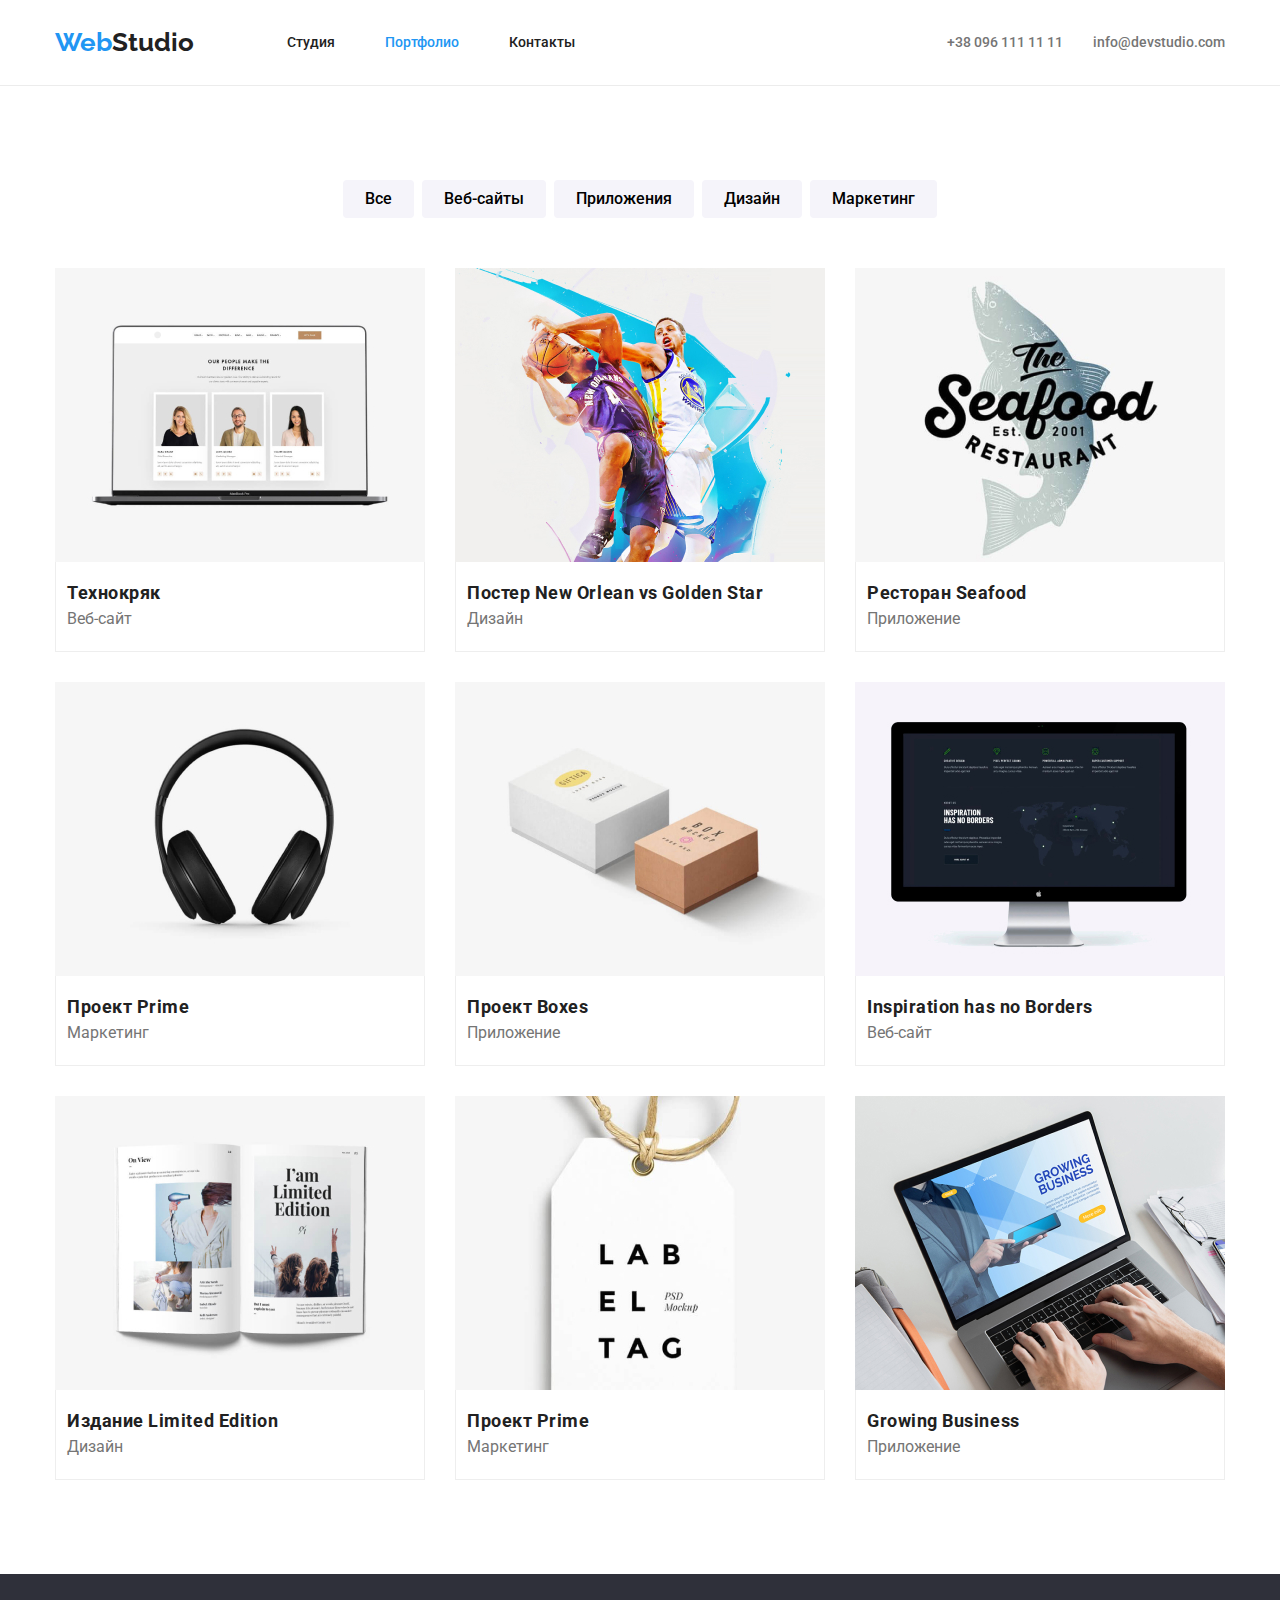
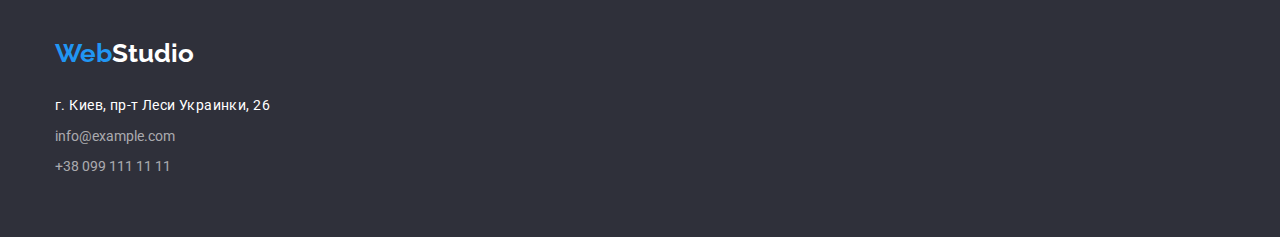
==== commit 411623f0: "Update portfolio.html" ====
--- a/portfolio.html
+++ b/portfolio.html
@@ -24,10 +24,10 @@
           >
           <ul class="list">
             <li class="list-item">
-              <a href="index.html" class="link1">Студия</a>
+              <a href="index.html" class="link">Студия</a>
             </li>
             <li class="list-item">
-              <a href="portfolio.html" class="link">Портфолио</a>
+              <a href="portfolio.html" class="link1">Портфолио</a>
             </li>
             <li class="list-item"><a href="" class="link">Контакты</a></li>
           </ul>
